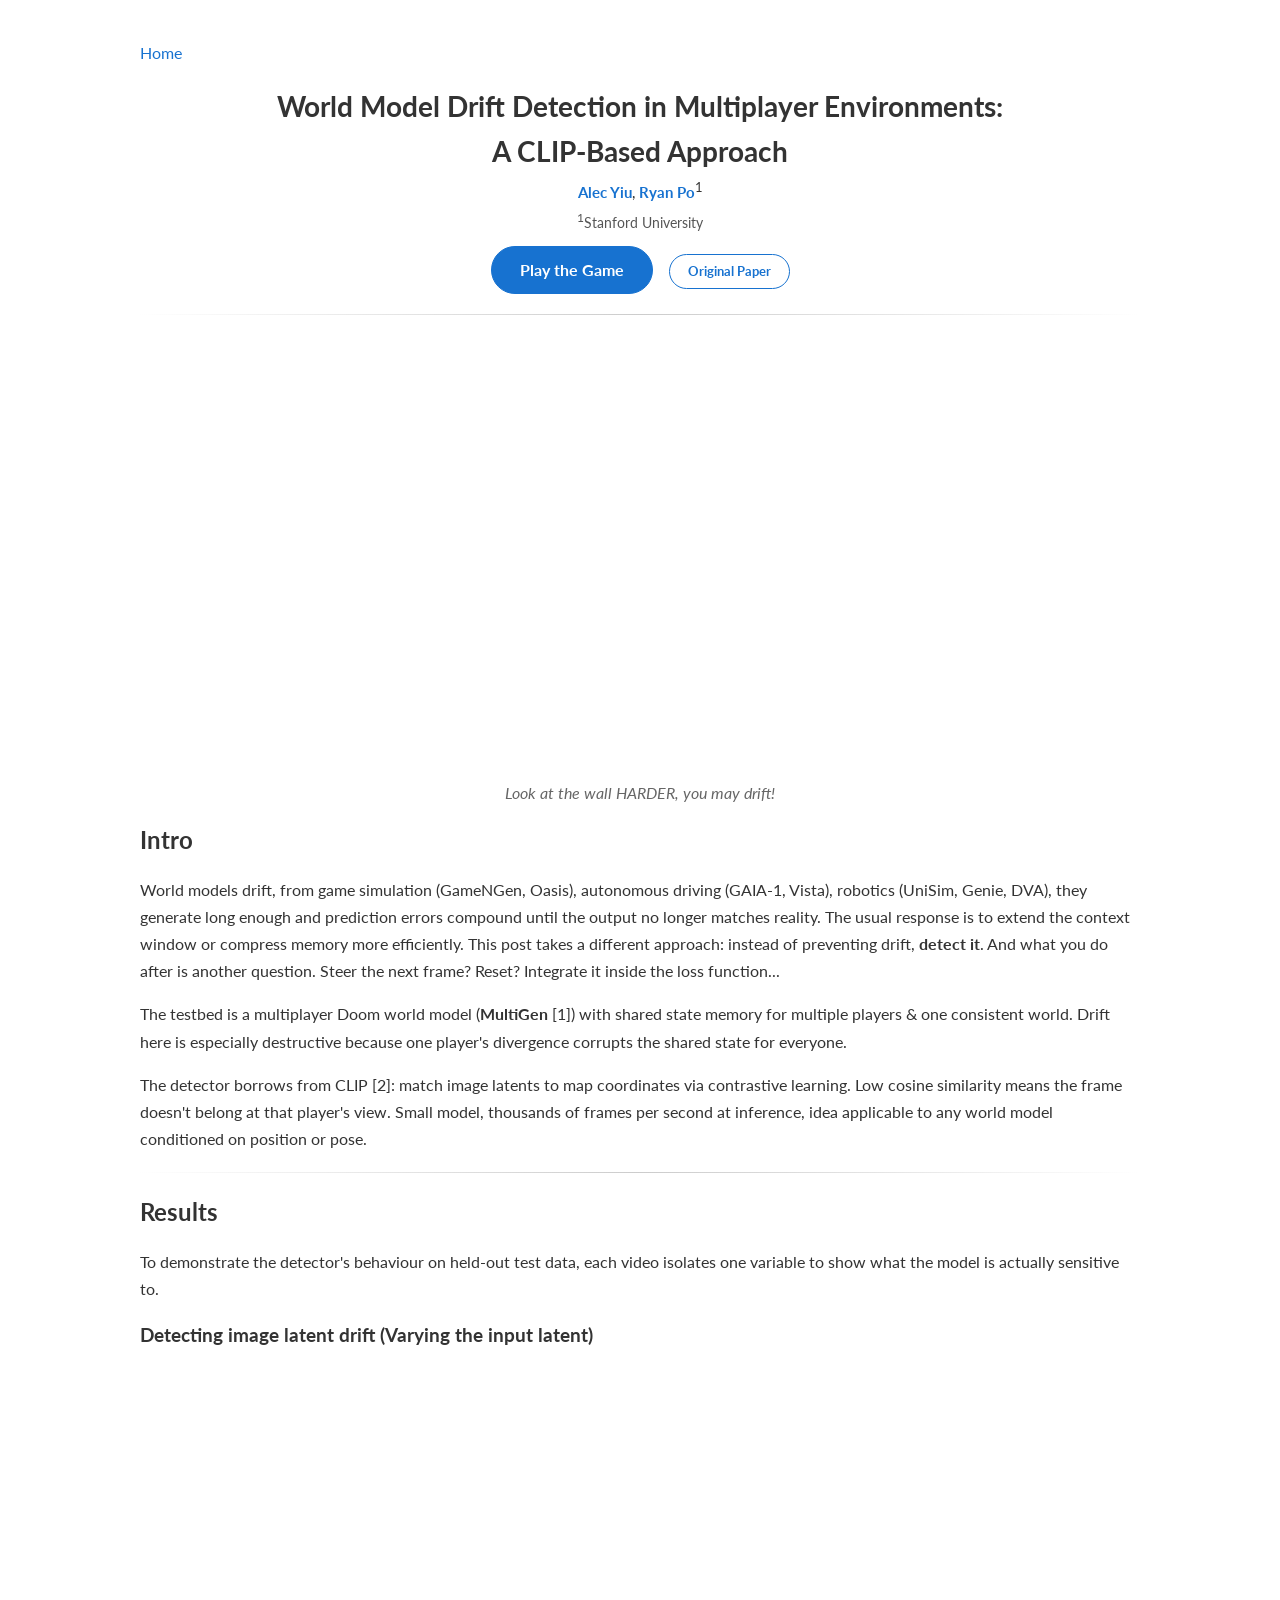
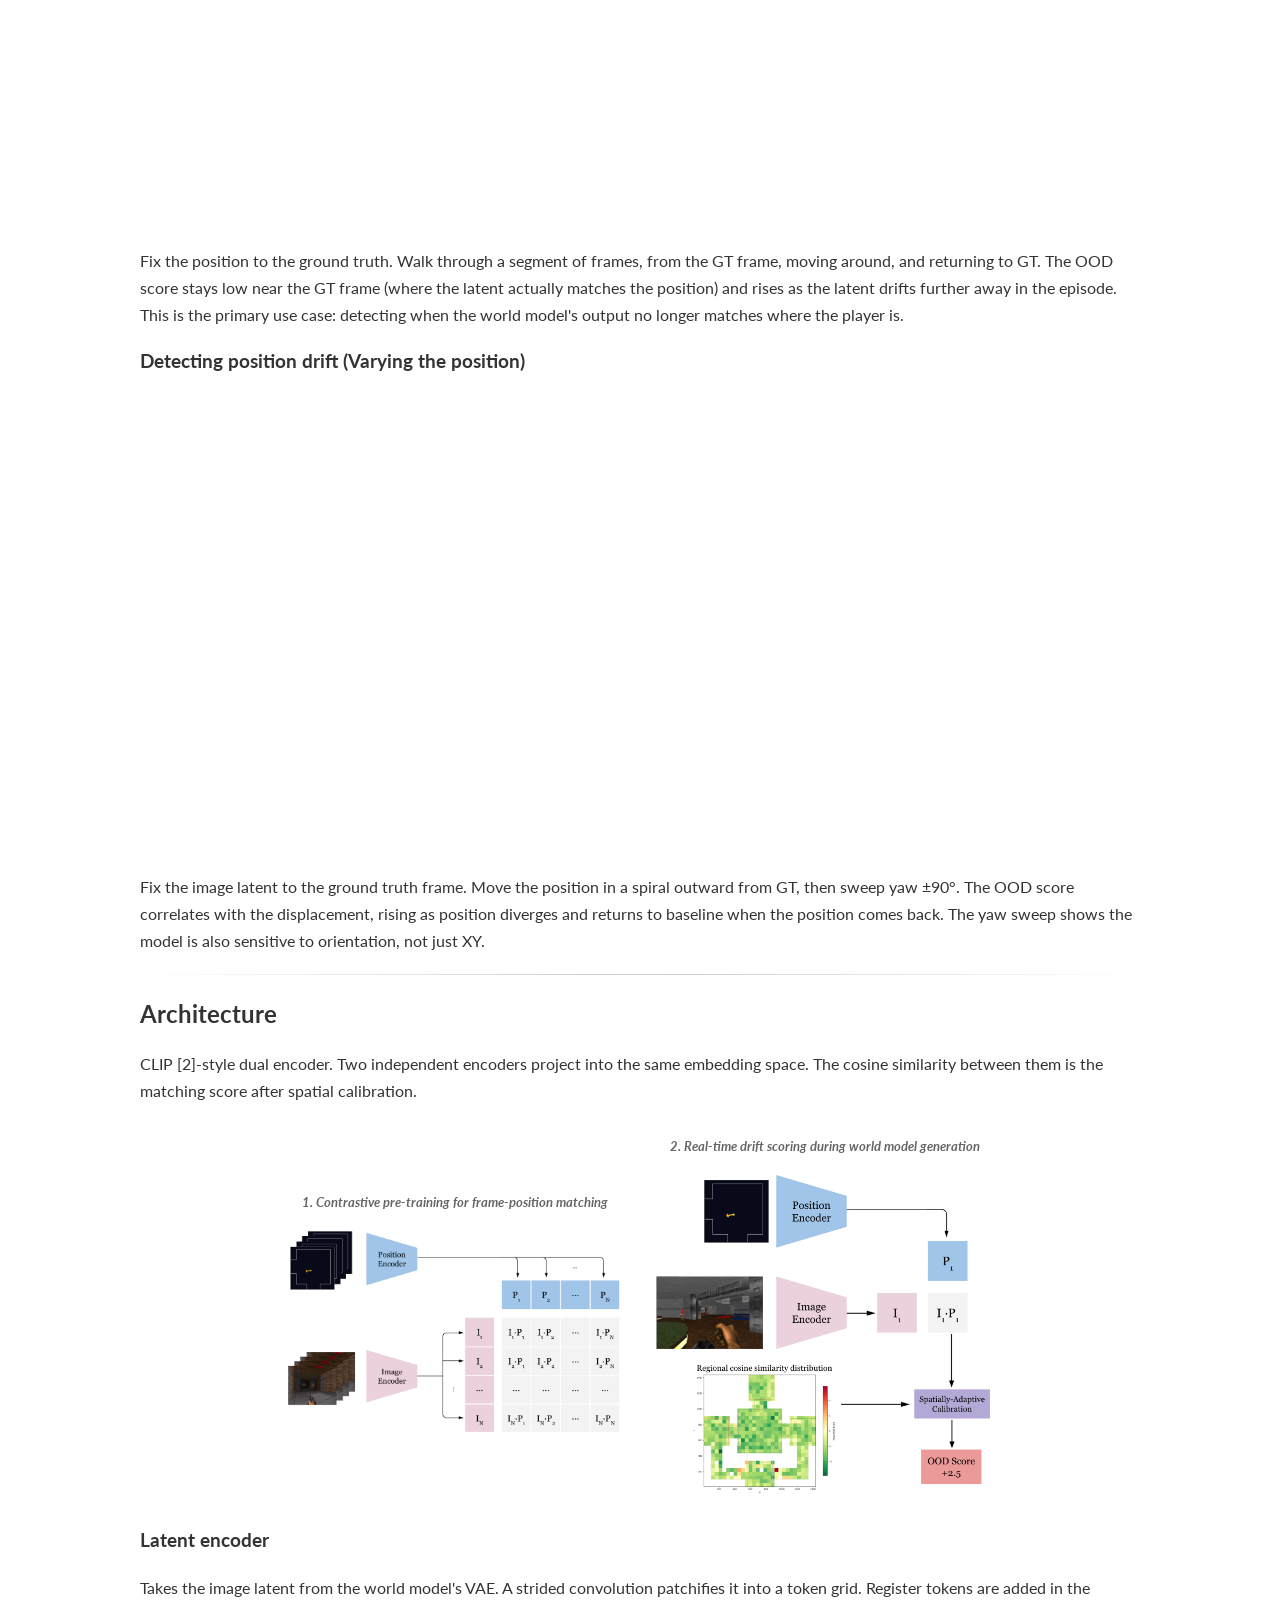
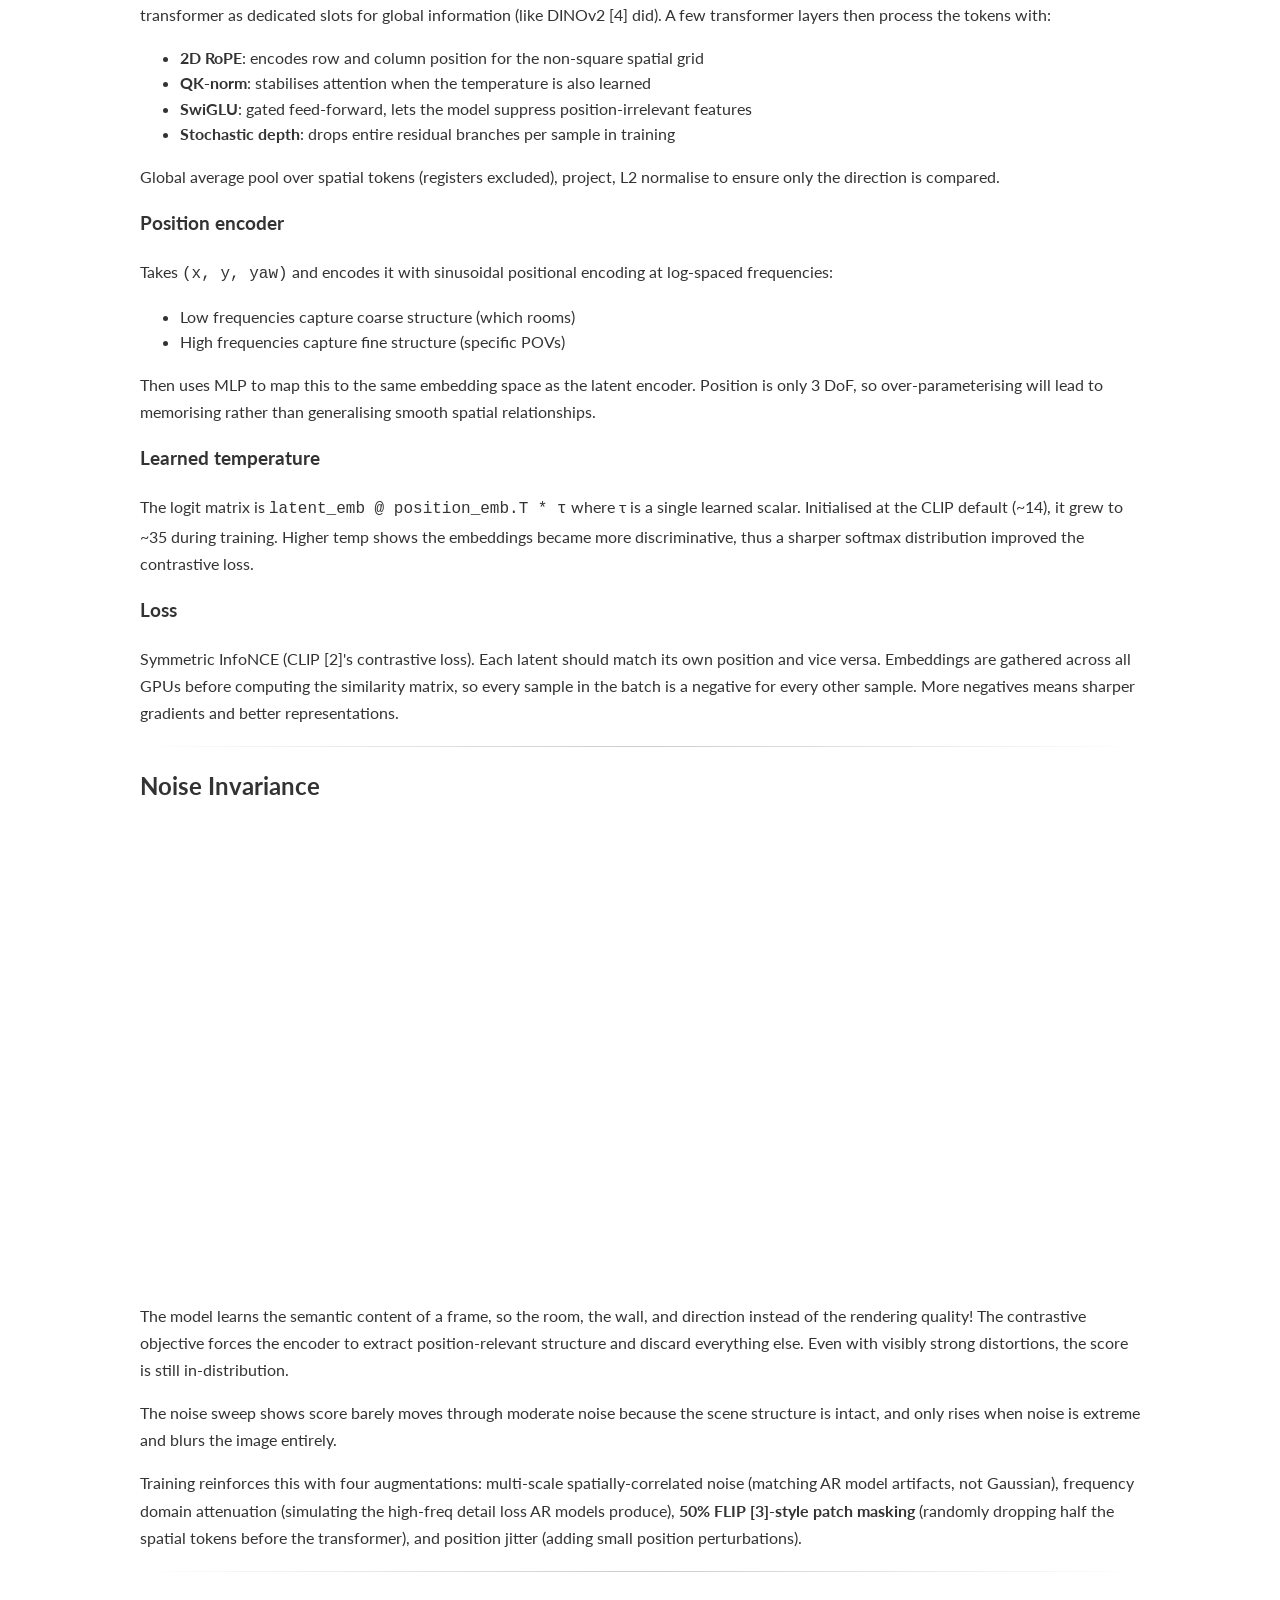
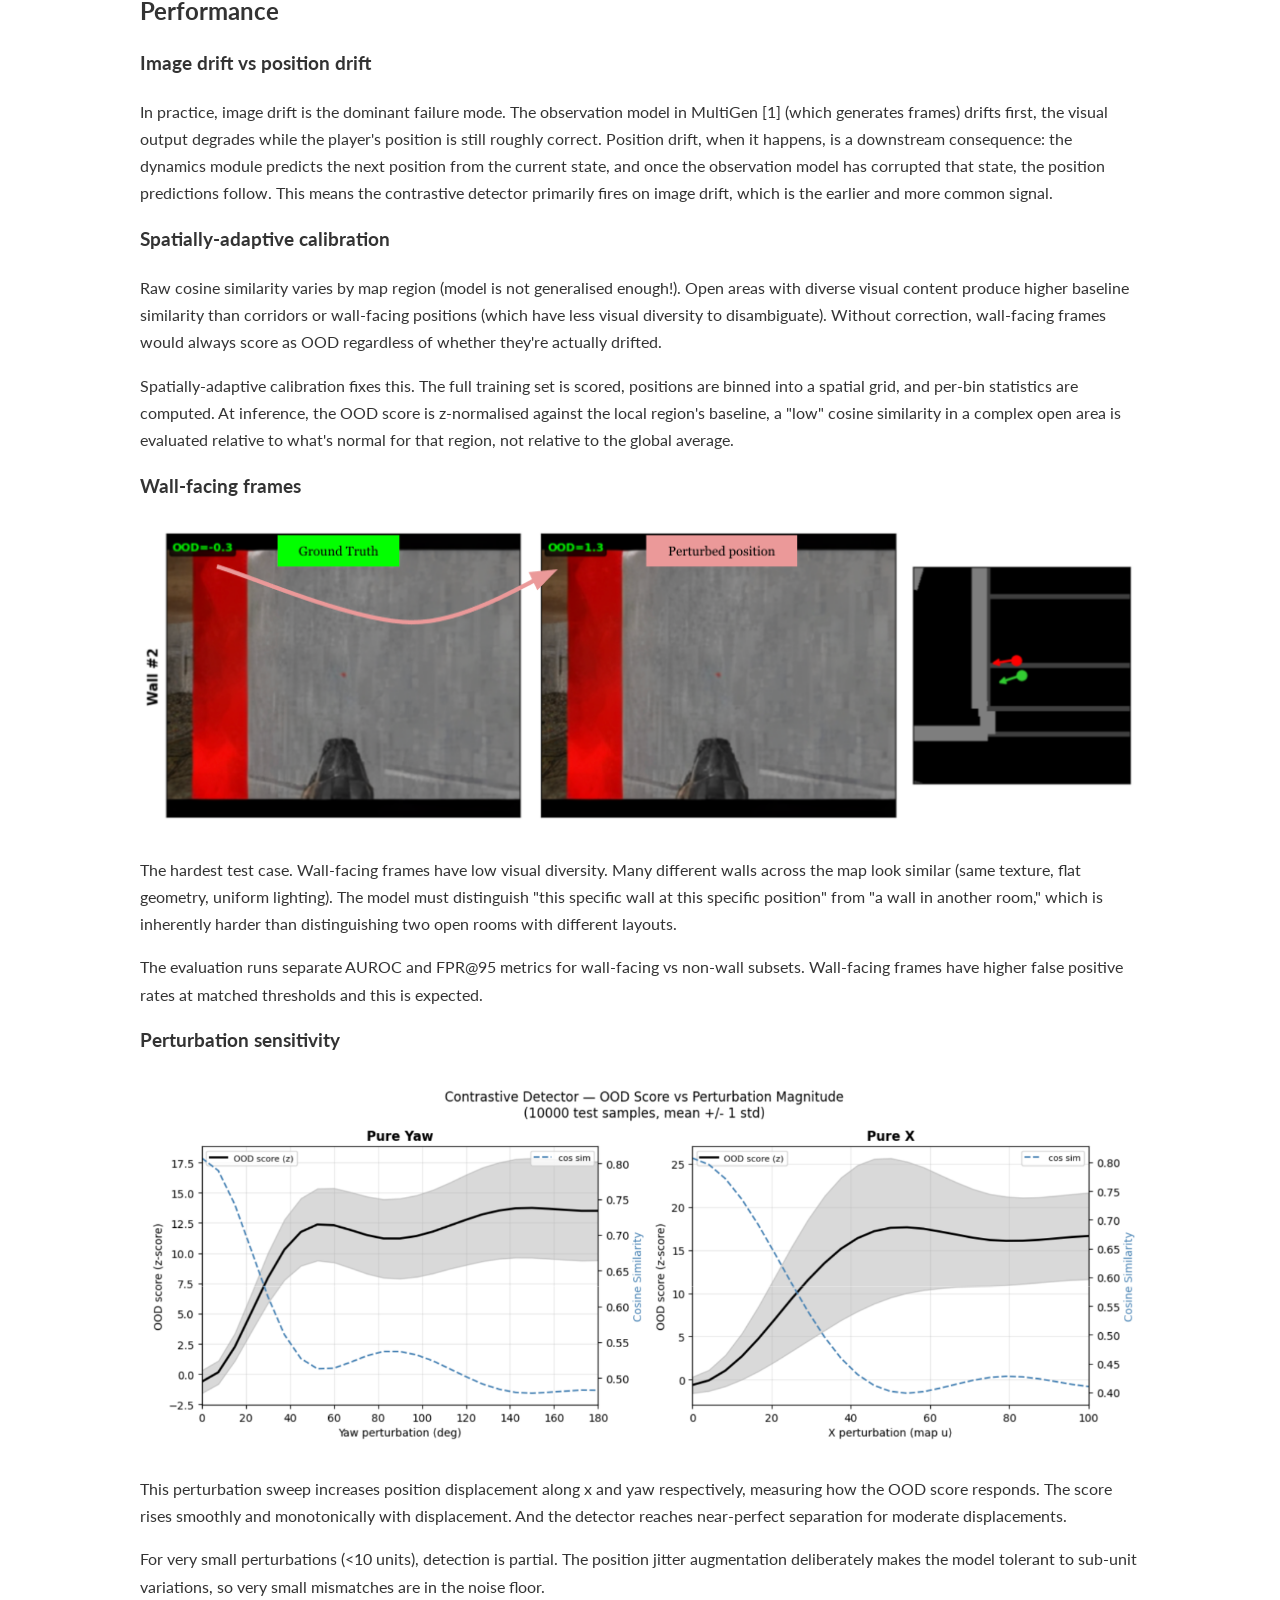
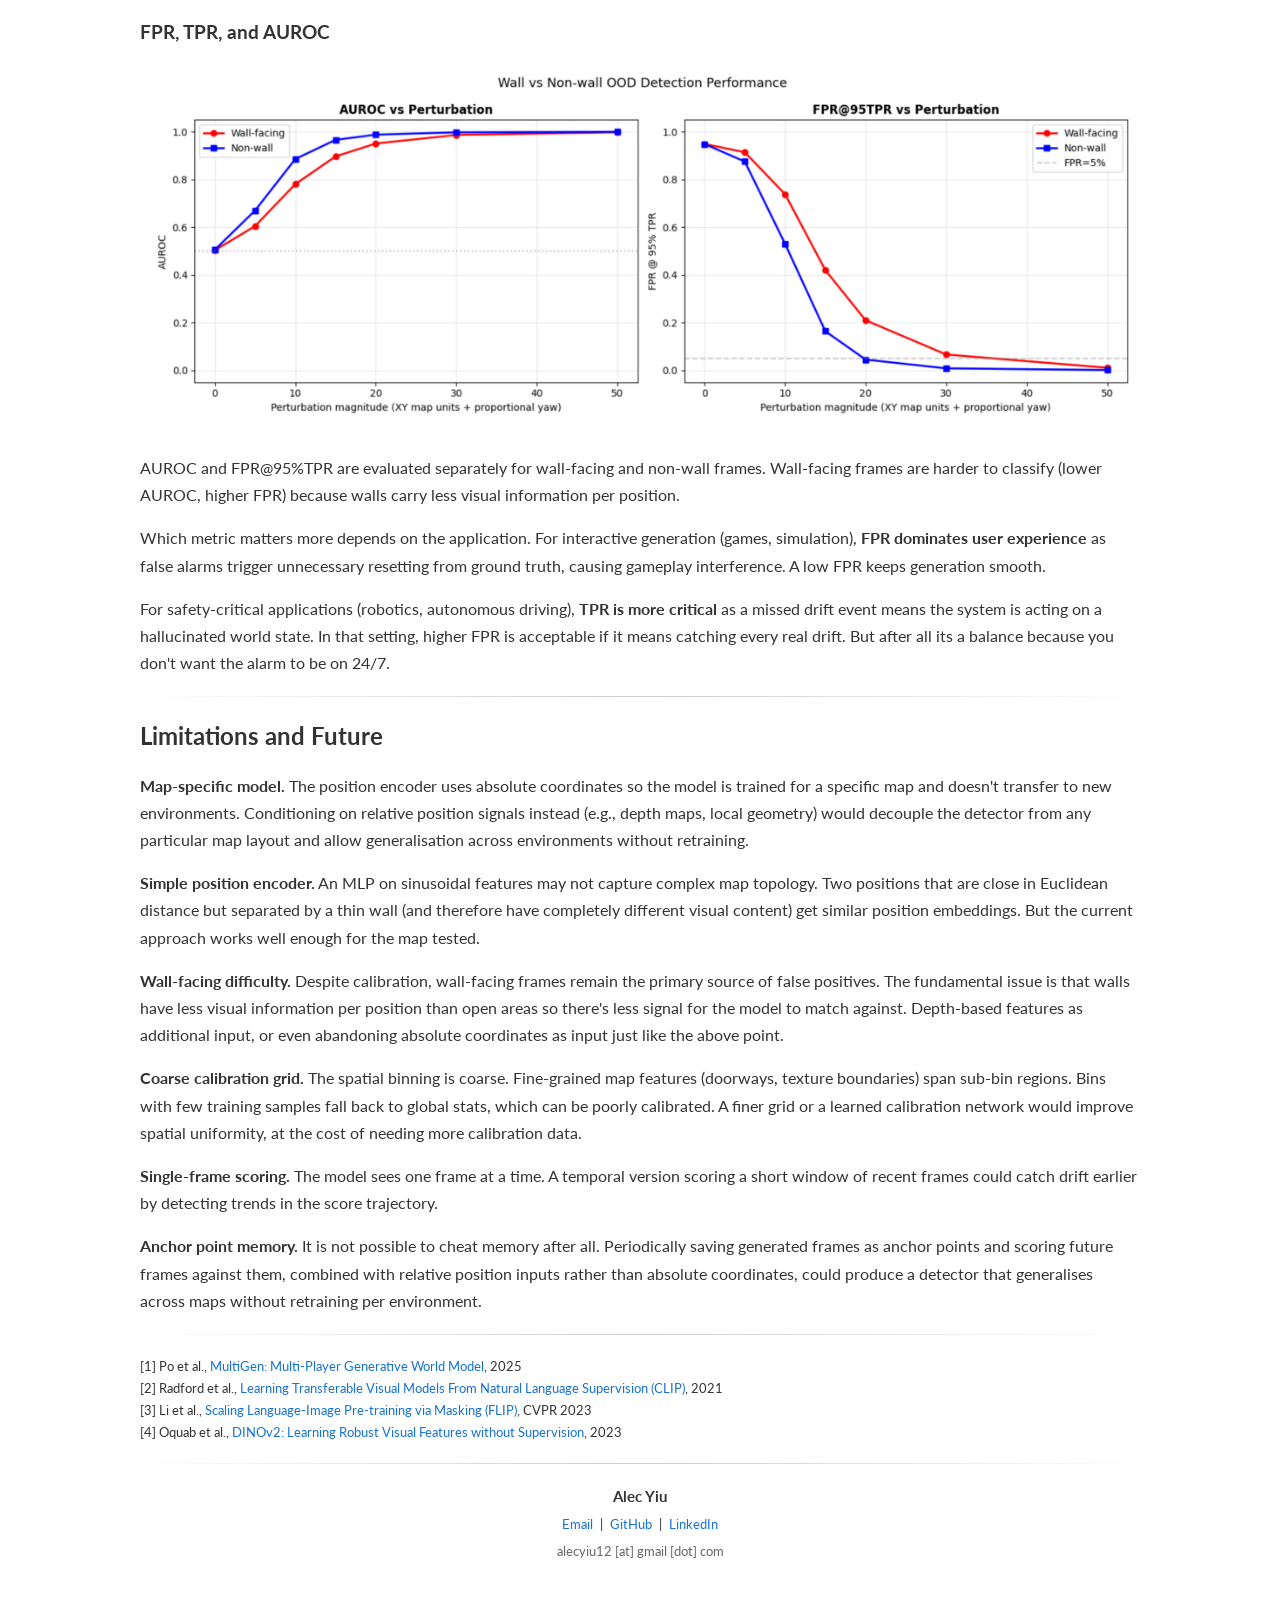
==== blog/drift-detection/index.html @ 5df3b92d "update" ====
<!DOCTYPE html>
<html lang="en">
<head>
  <meta charset="UTF-8">
  <meta name="viewport" content="width=device-width, initial-scale=1.0">
  <title>World Model Drift Detection in Multiplayer Environments: A CLIP-Based Approach | Alec Yiu</title>
  <link rel="icon" type="image/svg+xml" href="../../favicon.svg">
  <link rel="stylesheet" href="../../style.css">
</head>
<body class="blog-page">
  <div id="container">

    <div class="blog-nav">
      <a href="../../index.html">Home</a>
    </div>

    <h1 class="blog-title">World Model Drift Detection in Multiplayer Environments:<br>A CLIP-Based Approach</h1>
    <p class="blog-author"><a href="../../index.html">Alec Yiu</a>, <a href="https://ryanpo.com/" target="_blank" rel="noopener noreferrer">Ryan Po</a><sup>1</sup></p>
    <p class="blog-affiliations"><sup>1</sup>Stanford University</p>

    <div class="blog-links">
      <a href="https://play-multigen.com/" target="_blank" rel="noopener noreferrer" class="blog-btn blog-btn-primary blog-btn-lg">Play the Game</a>
      <a href="https://ryanpo.com/multigen/" target="_blank" rel="noopener noreferrer" class="blog-btn">Original Paper</a>
    </div>

    <hr>

    <video class="blog-video blog-video-hero" autoplay loop muted playsinline>
      <source src="resources/driftvid.mp4" type="video/mp4">
    </video>
    <p class="blog-hero-caption">Look at the wall HARDER, you may drift!</p>

    <!-- ============================================================ -->
    <!-- SECTION: Intro -->
    <!-- ============================================================ -->
    <div class="blog-section">
      <h2>Intro</h2>
      <p>
        World models drift, from game simulation (GameNGen, Oasis), autonomous driving (GAIA-1, Vista), robotics (UniSim, Genie, DVA), they generate long enough and prediction errors compound until the output no longer matches reality. The usual response is to extend the context window or compress memory more efficiently. This post takes a different approach: instead of preventing drift, <strong>detect it</strong>. And what you do after is another question. Steer the next frame? Reset? Integrate it inside the loss function...
      </p>
      <p>
        The testbed is a multiplayer Doom world model (<strong>MultiGen</strong> [1]) with shared state memory for multiple players &amp; one consistent world. Drift here is especially destructive because one player's divergence corrupts the shared state for everyone.
      </p>
      <p>
        The detector borrows from CLIP [2]: match image latents to map coordinates via contrastive learning. Low cosine similarity means the frame doesn't belong at that player's view. Small model, thousands of frames per second at inference, idea applicable to any world model conditioned on position or pose.
      </p>
    </div>

    <hr>

    <!-- ============================================================ -->
    <!-- SECTION: Results -->
    <!-- ============================================================ -->
    <div class="blog-section">
      <h2>Results</h2>
      <p>
        To demonstrate the detector's behaviour on held-out test data, each video isolates one variable to show what the model is actually sensitive to.
      </p>

      <h3>Detecting image latent drift (Varying the input latent)</h3>
      <video class="blog-video blog-video-v1" autoplay loop muted playsinline>
        <source src="resources/VaryLatent.mp4" type="video/mp4">
      </video>
      <p>
        Fix the position to the ground truth. Walk through a segment of frames, from the GT frame, moving around, and returning to GT. The OOD score stays low near the GT frame (where the latent actually matches the position) and rises as the latent drifts further away in the episode. This is the primary use case: detecting when the world model's output no longer matches where the player is.
      </p>

      <h3>Detecting position drift (Varying the position)</h3>
      <video class="blog-video blog-video-v2" autoplay loop muted playsinline>
        <source src="resources/VaryPos.mp4" type="video/mp4">
      </video>
      <p>
        Fix the image latent to the ground truth frame. Move the position in a spiral outward from GT, then sweep yaw &plusmn;90&deg;. The OOD score correlates with the displacement, rising as position diverges and returns to baseline when the position comes back. The yaw sweep shows the model is also sensitive to orientation, not just XY.
      </p>
    </div>

    <hr>

    <!-- ============================================================ -->
    <!-- SECTION: Architecture -->
    <!-- ============================================================ -->
    <div class="blog-section">
      <h2>Architecture</h2>
      <p>
        CLIP [2]-style dual encoder. Two independent encoders project into the same embedding space. The cosine similarity between them is the matching score after spatial calibration.
      </p>

      <div class="blog-figure-pair">
        <figure class="blog-figure">
          <figcaption class="blog-figure-title">1. Contrastive pre-training for frame-position matching</figcaption>
          <img src="resources/contrastivemodel.png" alt="Contrastive pre-training for frame-position matching">
        </figure>
        <figure class="blog-figure">
          <figcaption class="blog-figure-title">2. Real-time drift scoring during world model generation</figcaption>
          <img src="resources/modelinference.png" alt="Real-time drift scoring during world model generation">
        </figure>
      </div>

      <h3>Latent encoder</h3>
      <p>
        Takes the image latent from the world model's VAE. A strided convolution patchifies it into a token grid. Register tokens are added in the transformer as dedicated slots for global information (like DINOv2 [4] did). A few transformer layers then process the tokens with:
      </p>
      <ul>
        <li><strong>2D RoPE</strong>: encodes row and column position for the non-square spatial grid</li>
        <li><strong>QK-norm</strong>: stabilises attention when the temperature is also learned</li>
        <li><strong>SwiGLU</strong>: gated feed-forward, lets the model suppress position-irrelevant features</li>
        <li><strong>Stochastic depth</strong>: drops entire residual branches per sample in training</li>
      </ul>
      <p>
        Global average pool over spatial tokens (registers excluded), project, L2 normalise to ensure only the direction is compared.
      </p>

      <h3>Position encoder</h3>
      <p>
        Takes <code>(x, y, yaw)</code> and encodes it with sinusoidal positional encoding at log-spaced frequencies:
      </p>
      <ul>
        <li>Low frequencies capture coarse structure (which rooms)</li>
        <li>High frequencies capture fine structure (specific POVs)</li>
      </ul>
      <p>
        Then uses MLP to map this to the same embedding space as the latent encoder. Position is only 3 DoF, so over-parameterising will lead to memorising rather than generalising smooth spatial relationships.
      </p>

      <h3>Learned temperature</h3>
      <p>
        The logit matrix is <code>latent_emb @ position_emb.T * &tau;</code> where &tau; is a single learned scalar. Initialised at the CLIP default (~14), it grew to ~35 during training. Higher temp shows the embeddings became more discriminative, thus a sharper softmax distribution improved the contrastive loss.
      </p>

      <h3>Loss</h3>
      <p>
        Symmetric InfoNCE (CLIP [2]'s contrastive loss). Each latent should match its own position and vice versa. Embeddings are gathered across all GPUs before computing the similarity matrix, so every sample in the batch is a negative for every other sample. More negatives means sharper gradients and better representations.
      </p>
    </div>

    <hr>

    <!-- ============================================================ -->
    <!-- SECTION: Noise Invariance -->
    <!-- ============================================================ -->
    <div class="blog-section">
      <h2>Noise Invariance</h2>
      <video class="blog-video" autoplay loop muted playsinline>
        <source src="resources/noisesweep.mp4" type="video/mp4">
      </video>
      <p>
        The model learns the semantic content of a frame, so the room, the wall, and direction instead of the rendering quality! The contrastive objective forces the encoder to extract position-relevant structure and discard everything else. Even with visibly strong distortions, the score is still in-distribution.
      </p>
      <p>
        The noise sweep shows score barely moves through moderate noise because the scene structure is intact, and only rises when noise is extreme and blurs the image entirely.
      </p>
      <p>
        Training reinforces this with four augmentations: multi-scale spatially-correlated noise (matching AR model artifacts, not Gaussian), frequency domain attenuation (simulating the high-freq detail loss AR models produce), <strong>50% FLIP [3]-style patch masking</strong> (randomly dropping half the spatial tokens before the transformer), and position jitter (adding small position perturbations).
      </p>
    </div>

    <hr>

    <!-- ============================================================ -->
    <!-- SECTION: Performance -->
    <!-- ============================================================ -->
    <div class="blog-section">
      <h2>Performance</h2>

      <h3>Image drift vs position drift</h3>
      <p>
        In practice, image drift is the dominant failure mode. The observation model in MultiGen [1] (which generates frames) drifts first, the visual output degrades while the player's position is still roughly correct. Position drift, when it happens, is a downstream consequence: the dynamics module predicts the next position from the current state, and once the observation model has corrupted that state, the position predictions follow. This means the contrastive detector primarily fires on image drift, which is the earlier and more common signal.
      </p>

      <h3>Spatially-adaptive calibration</h3>
      <p>
        Raw cosine similarity varies by map region (model is not generalised enough!). Open areas with diverse visual content produce higher baseline similarity than corridors or wall-facing positions (which have less visual diversity to disambiguate). Without correction, wall-facing frames would always score as OOD regardless of whether they're actually drifted.
      </p>
      <p>
        Spatially-adaptive calibration fixes this. The full training set is scored, positions are binned into a spatial grid, and per-bin statistics are computed. At inference, the OOD score is z-normalised against the local region's baseline, a "low" cosine similarity in a complex open area is evaluated relative to what's normal for that region, not relative to the global average.
      </p>

      <h3>Wall-facing frames</h3>
      <figure class="blog-figure">
        <img src="resources/wall.png" alt="Wall-facing frame analysis">
      </figure>
      <p>
        The hardest test case. Wall-facing frames have low visual diversity. Many different walls across the map look similar (same texture, flat geometry, uniform lighting). The model must distinguish "this specific wall at this specific position" from "a wall in another room," which is inherently harder than distinguishing two open rooms with different layouts.
      </p>
      <p>
        The evaluation runs separate AUROC and FPR@95 metrics for wall-facing vs non-wall subsets. Wall-facing frames have higher false positive rates at matched thresholds and this is expected.
      </p>

      <h3>Perturbation sensitivity</h3>
      <figure class="blog-figure">
        <img src="resources/perturb.png" alt="Perturbation sensitivity analysis">
      </figure>
      <p>
        This perturbation sweep increases position displacement along x and yaw respectively, measuring how the OOD score responds. The score rises smoothly and monotonically with displacement. And the detector reaches near-perfect separation for moderate displacements.
      </p>
      <p>
        For very small perturbations (&lt;10 units), detection is partial. The position jitter augmentation deliberately makes the model tolerant to sub-unit variations, so very small mismatches are in the noise floor.
      </p>

      <h3>FPR, TPR, and AUROC</h3>
      <figure class="blog-figure">
        <img src="resources/FPR.png" alt="FPR, TPR, and AUROC analysis">
      </figure>
      <p>
        AUROC and FPR@95%TPR are evaluated separately for wall-facing and non-wall frames. Wall-facing frames are harder to classify (lower AUROC, higher FPR) because walls carry less visual information per position.
      </p>
      <p>
        Which metric matters more depends on the application. For interactive generation (games, simulation), <strong>FPR dominates user experience</strong> as false alarms trigger unnecessary resetting from ground truth, causing gameplay interference. A low FPR keeps generation smooth.
      </p>
      <p>
        For safety-critical applications (robotics, autonomous driving), <strong>TPR is more critical</strong> as a missed drift event means the system is acting on a hallucinated world state. In that setting, higher FPR is acceptable if it means catching every real drift. But after all its a balance because you don't want the alarm to be on 24/7.
      </p>
    </div>

    <hr>

    <!-- ============================================================ -->
    <!-- SECTION: Limitations and Future -->
    <!-- ============================================================ -->
    <div class="blog-section">
      <h2>Limitations and Future</h2>
      <p>
        <strong>Map-specific model.</strong> The position encoder uses absolute coordinates so the model is trained for a specific map and doesn't transfer to new environments. Conditioning on relative position signals instead (e.g., depth maps, local geometry) would decouple the detector from any particular map layout and allow generalisation across environments without retraining.
      </p>
      <p>
        <strong>Simple position encoder.</strong> An MLP on sinusoidal features may not capture complex map topology. Two positions that are close in Euclidean distance but separated by a thin wall (and therefore have completely different visual content) get similar position embeddings. But the current approach works well enough for the map tested.
      </p>
      <p>
        <strong>Wall-facing difficulty.</strong> Despite calibration, wall-facing frames remain the primary source of false positives. The fundamental issue is that walls have less visual information per position than open areas so there's less signal for the model to match against. Depth-based features as additional input, or even abandoning absolute coordinates as input just like the above point.
      </p>
      <p>
        <strong>Coarse calibration grid.</strong> The spatial binning is coarse. Fine-grained map features (doorways, texture boundaries) span sub-bin regions. Bins with few training samples fall back to global stats, which can be poorly calibrated. A finer grid or a learned calibration network would improve spatial uniformity, at the cost of needing more calibration data.
      </p>
      <p>
        <strong>Single-frame scoring.</strong> The model sees one frame at a time. A temporal version scoring a short window of recent frames could catch drift earlier by detecting trends in the score trajectory.
      </p>
      <p>
        <strong>Anchor point memory.</strong> It is not possible to cheat memory after all. Periodically saving generated frames as anchor points and scoring future frames against them, combined with relative position inputs rather than absolute coordinates, could produce a detector that generalises across maps without retraining per environment.
      </p>
    </div>

    <hr>

    <div class="blog-section" style="font-size: 13px; line-height: 1.7;">
      [1] Po et al., <a href="https://ryanpo.com/multigen/" target="_blank" rel="noopener noreferrer">MultiGen: Multi-Player Generative World Model</a>, 2025<br>
      [2] Radford et al., <a href="https://arxiv.org/abs/2103.00020" target="_blank" rel="noopener noreferrer">Learning Transferable Visual Models From Natural Language Supervision (CLIP)</a>, 2021<br>
      [3] Li et al., <a href="https://arxiv.org/abs/2212.00794" target="_blank" rel="noopener noreferrer">Scaling Language-Image Pre-training via Masking (FLIP)</a>, CVPR 2023<br>
      [4] Oquab et al., <a href="https://arxiv.org/abs/2304.07193" target="_blank" rel="noopener noreferrer">DINOv2: Learning Robust Visual Features without Supervision</a>, 2023
    </div>

    <hr>

    <div class="blog-footer">
      <p class="blog-footer-name">Alec Yiu</p>
      <div class="blog-footer-links">
        <a href="mailto:alecyiu12@gmail.com">Email</a> |
        <a href="https://github.com/alecyiu" target="_blank" rel="noopener noreferrer">GitHub</a> |
        <a href="https://www.linkedin.com/in/alecyiu/" target="_blank" rel="noopener noreferrer">LinkedIn</a>
      </div>
      <p class="blog-footer-email">alecyiu12 [at] gmail [dot] com</p>
    </div>

  </div>
</body>
</html>
---- style.css ----
@import url('https://fonts.googleapis.com/css2?family=Lato:wght@400;700&display=swap');

body {
  font-family: 'Lato', Helvetica, Verdana, sans-serif;
  font-size: 16px;
  line-height: 1.6;
  color: #333;
  margin: 0;
  padding: 20px;
  background-color: #fff;
}

#container {
  max-width: 800px;
  margin: 0 auto;
  padding: 20px;
}

.blog-page #container {
  max-width: 1000px;
}

h1 {
  font-size: 28px;
  text-align: center;
  margin-bottom: 10px;
}

h2 {
  font-size: 24px;
  margin-top: 10px;
  margin-bottom: 10px;
}

a {
  color: #1772d0;
  text-decoration: none;
}

a:hover {
  color: #f09228;
}

hr {
  border: 0;
  height: 1px;
  background: linear-gradient(to right, #fff, #ccc, #fff);
  margin: 20px 0;
}

table.bio {
  width: 100%;
  border-collapse: collapse;
}

table.bio td {
  vertical-align: top;
  padding: 10px;
}

td.photo-col {
  width: 25%;
  text-align: center;
}

td.bio-col {
  width: 75%;
}

img.profile {
  width: 100%;
  max-width: 200px;
  border-radius: 10px;
}

.contact-links {
  margin-top: 10px;
  font-size: 13px;
}

.contact-links a {
  margin: 0 4px;
}

.email-line {
  font-size: 13px;
  color: #666;
  margin: 0;
}

.section {
  margin-bottom: 10px;
}

.entry {
  margin-bottom: 15px;
}

.entry .title {
  font-weight: 700;
}

.entry-with-media {
  display: flex;
  gap: 20px;
  align-items: flex-start;
}

.entry-media {
  flex-shrink: 0;
  width: 250px;
}

.entry-media img,
.entry-media video {
  display: block;
  width: 100%;
  max-width: 250px;
  height: auto;
  border-radius: 8px;
}

.entry-content {
  flex: 1;
}

/* ---- Highlighted Work ---- */

.highlights {
  display: flex;
  flex-wrap: wrap;
  gap: 20px;
}

.highlight-card {
  display: flex;
  gap: 16px;
  align-items: flex-start;
  padding: 14px;
  border: 1px solid #e0e0e0;
  border-radius: 10px;
  text-decoration: none;
  color: inherit;
  transition: box-shadow 0.2s, border-color 0.2s;
  width: 100%;
}

.highlight-card:hover {
  border-color: #e0e0e0;
}

.highlight-thumb {
  flex-shrink: 0;
  width: 140px;
  height: 90px;
  border-radius: 6px;
  overflow: hidden;
}

.highlight-thumb video {
  display: block;
  width: 140px;
  height: 90px;
  object-fit: cover;
  border-radius: 6px;
}

.highlight-info {
  flex: 1;
}

.highlight-title {
  font-weight: 700;
  font-size: 15px;
  color: #333;
}

.highlight-desc {
  margin: 6px 0 0;
  font-size: 13px;
  color: #555;
}

/* ---- Blog Page ---- */

.blog-video,
.blog-section video {
  display: block;
  width: 70vw;
  height: auto;
  margin: 24px 0;
  position: relative;
  left: 50%;
  transform: translateX(-50%);
  border-radius: 8px;
}

@media (max-width: 900px) {
  .blog-video,
  .blog-section video {
    width: 92vw;
  }
}

@media (max-width: 600px) {
  .blog-video,
  .blog-section video {
    width: 100vw;
    border-radius: 0;
  }
}

.blog-code-block {
  background: #1e1e1e;
  color: #d4d4d4;
  border-radius: 8px;
  padding: 20px 24px;
  font-size: 13px;
  line-height: 1.6;
  overflow-x: auto;
  white-space: pre;
}

.blog-nav {
  margin-bottom: 4px;
}

.blog-title {
  margin-bottom: 4px;
}

.blog-subtitle {
  text-align: center;
  color: #666;
  font-size: 15px;
  margin-top: 0;
  margin-bottom: 16px;
}

.blog-links {
  text-align: center;
  margin-bottom: 10px;
}

.blog-figure {
  margin: 24px 0;
  text-align: center;
}

.blog-figure img {
  max-width: 100%;
  height: auto;
  border-radius: 8px;
}

.blog-figure figcaption {
  font-size: 13px;
  color: #666;
  margin-top: 8px;
  font-style: italic;
}

.blog-figure-title {
  font-size: 36px;
  font-weight: 700;
  font-style: normal;
  color: #333;
  margin-bottom: 12px;
}

.blog-figure-pair {
  display: flex;
  gap: 24px;
  width: 56vw;
  position: relative;
  left: 50%;
  transform: translateX(-50%);
  margin: 24px 0;
  align-items: center;
}

.blog-figure-pair .blog-figure {
  flex: 1;
  margin: 0;
}

.blog-figure-pair .blog-figure img {
  max-width: 100%;
}

.blog-btn {
  display: inline-block;
  padding: 6px 18px;
  margin: 0 6px;
  border: 1px solid #1772d0;
  border-radius: 999px;
  font-size: 13px;
  font-weight: 700;
  transition: background 0.2s, color 0.2s;
}

.blog-btn:hover {
  background: #1772d0;
  color: #fff;
}

.blog-video-v1 {
  width: 63vw;
}

.blog-video-v2 {
  width: 60vw;
}

.blog-video-hero {
  width: 85%;
  left: auto;
  transform: none;
  margin: 24px auto 8px;
}

.blog-hero-caption {
  text-align: center;
  font-size: 16px;
  color: #666;
  font-style: italic;
  margin-bottom: 16px;
}

.blog-btn-primary {
  background: #1772d0;
  color: #fff;
}

.blog-btn-primary:hover {
  background: #fff;
  color: #1772d0;
}

.blog-btn-lg {
  padding: 10px 28px;
  font-size: 16px;
}

.blog-author {
  text-align: center;
  font-size: 15px;
  margin-top: 0;
  margin-bottom: 4px;
}

.blog-author a {
  font-weight: 700;
}

.blog-affiliations {
  text-align: center;
  font-size: 14px;
  color: #555;
  margin-top: 0;
  margin-bottom: 12px;
}

.blog-section {
  margin-bottom: 10px;
}

.blog-section p {
  font-size: 16px;
  line-height: 1.7;
}

.blog-media-placeholder {
  width: 100%;
  min-height: 200px;
  background: #f5f5f5;
  border: 2px dashed #ccc;
  border-radius: 8px;
  display: flex;
  align-items: center;
  justify-content: center;
  margin: 16px 0;
  font-size: 13px;
  color: #999;
}

.blog-video-placeholder {
  width: 100%;
  min-height: 280px;
  background: #f0f4f8;
  border: 2px dashed #a0b4cc;
  border-radius: 8px;
  display: flex;
  align-items: center;
  justify-content: center;
  margin: 16px 0;
  font-size: 13px;
  color: #7a8ea3;
}

.blog-references {
  font-size: 13px;
  line-height: 1.7;
  padding-left: 20px;
}

.blog-references li {
  margin-bottom: 6px;
}

.blog-template-credit {
  text-align: center;
  font-size: 13px;
  color: #666;
}

.blog-bibtex {
  background: #f5f5f5;
  border: 1px solid #ddd;
  border-radius: 6px;
  padding: 14px 18px;
  font-size: 12px;
  text-align: left;
  overflow-x: auto;
  white-space: pre-wrap;
  color: #444;
}

.blog-gallery {
  display: flex;
  gap: 16px;
  margin: 16px 0;
}

.blog-gallery-item {
  flex: 1;
}

.blog-gallery-item .blog-media-placeholder {
  min-height: 160px;
}

.blog-caption {
  text-align: center;
  font-size: 12px;
  color: #777;
  margin-top: 6px;
}

.blog-footer {
  text-align: center;
  margin-top: 20px;
}

.blog-footer-name {
  font-weight: 700;
  font-size: 15px;
  color: #333;
  margin-bottom: 6px;
}

.blog-footer-links {
  font-size: 13px;
  margin-bottom: 6px;
}

.blog-footer-links a {
  margin: 0 4px;
}

.blog-footer-email {
  font-size: 13px;
  color: #666;
  margin: 0;
}

/* ---- Responsive ---- */

@media (max-width: 600px) {
  .entry-with-media {
    flex-direction: column;
  }
  .entry-media {
    width: 100%;
    max-width: 300px;
  }
  .highlight-card {
    flex-direction: column;
  }
  .highlight-thumb {
    width: 100%;
    max-width: 200px;
  }
  .blog-gallery {
    flex-direction: column;
  }
  .blog-figure-pair {
    flex-direction: column;
    width: 95vw;
  }
  .blog-figure-title {
    font-size: 24px;
  }
}
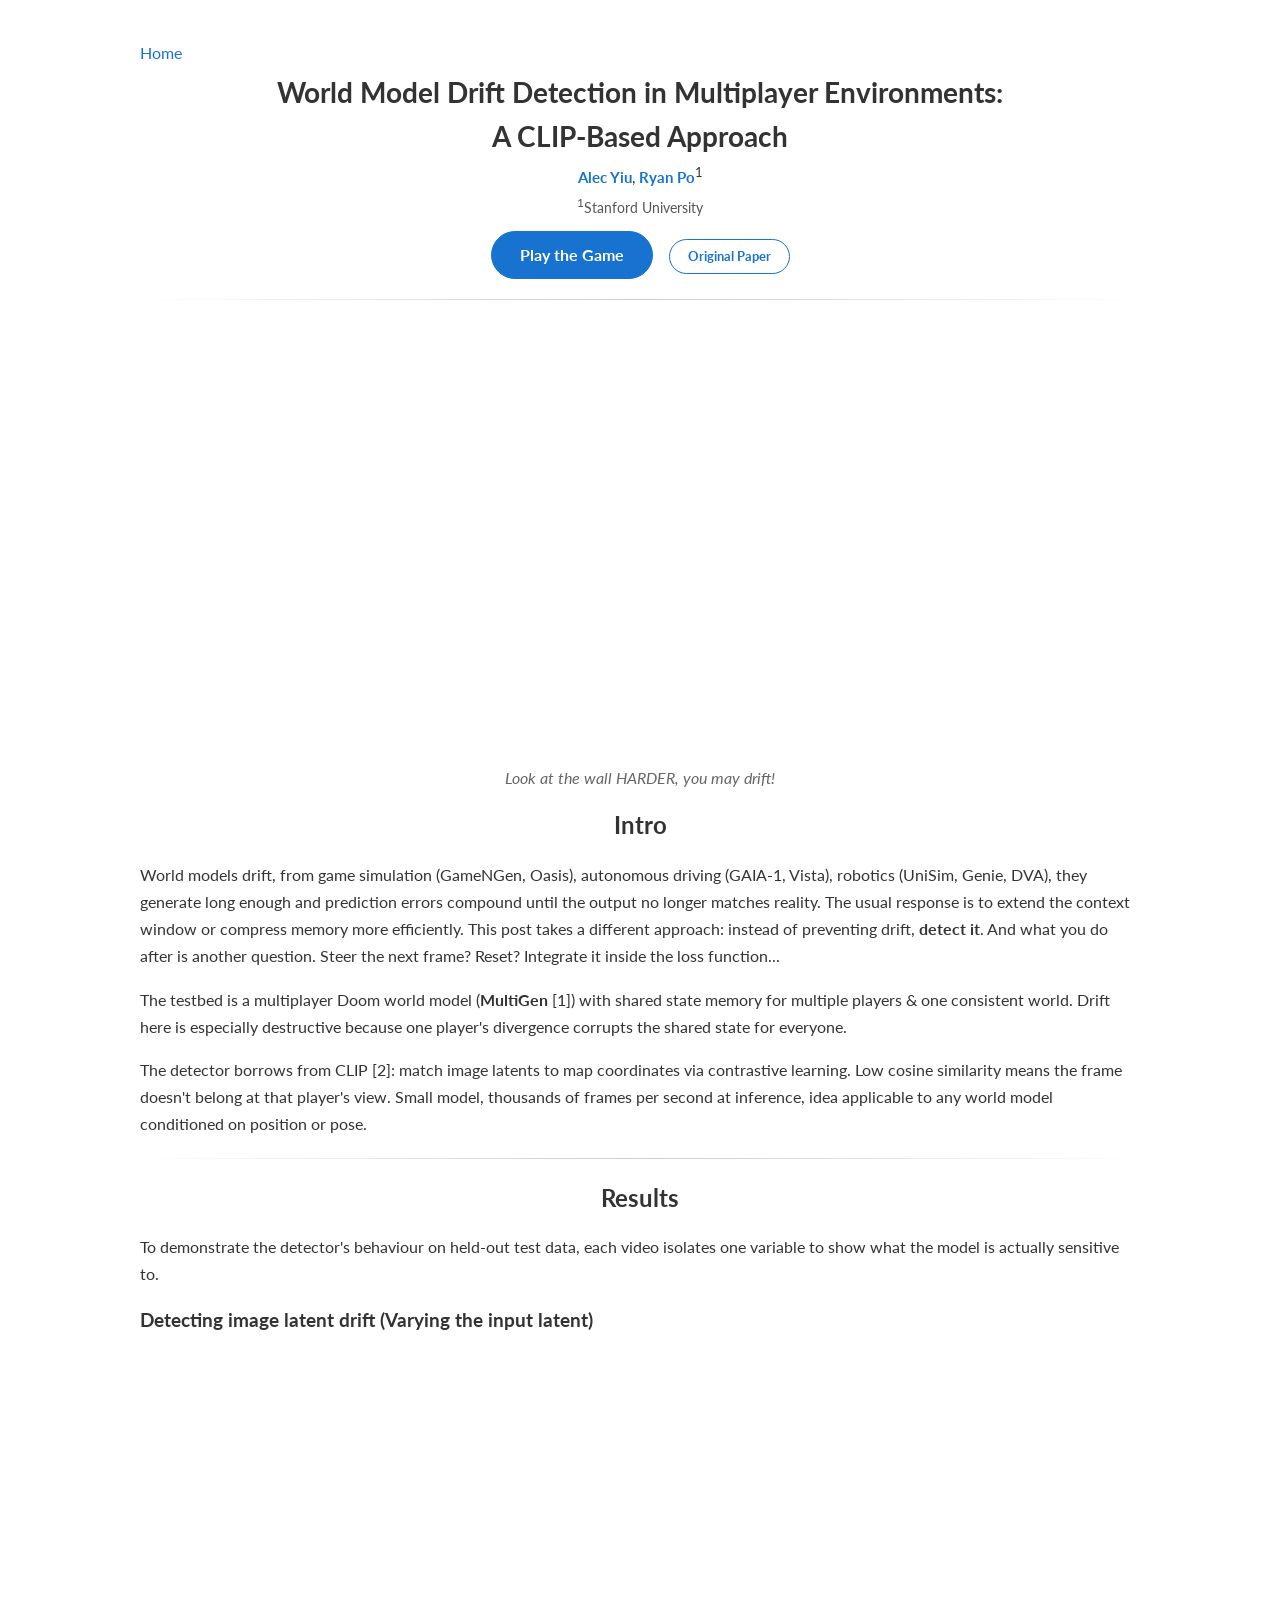
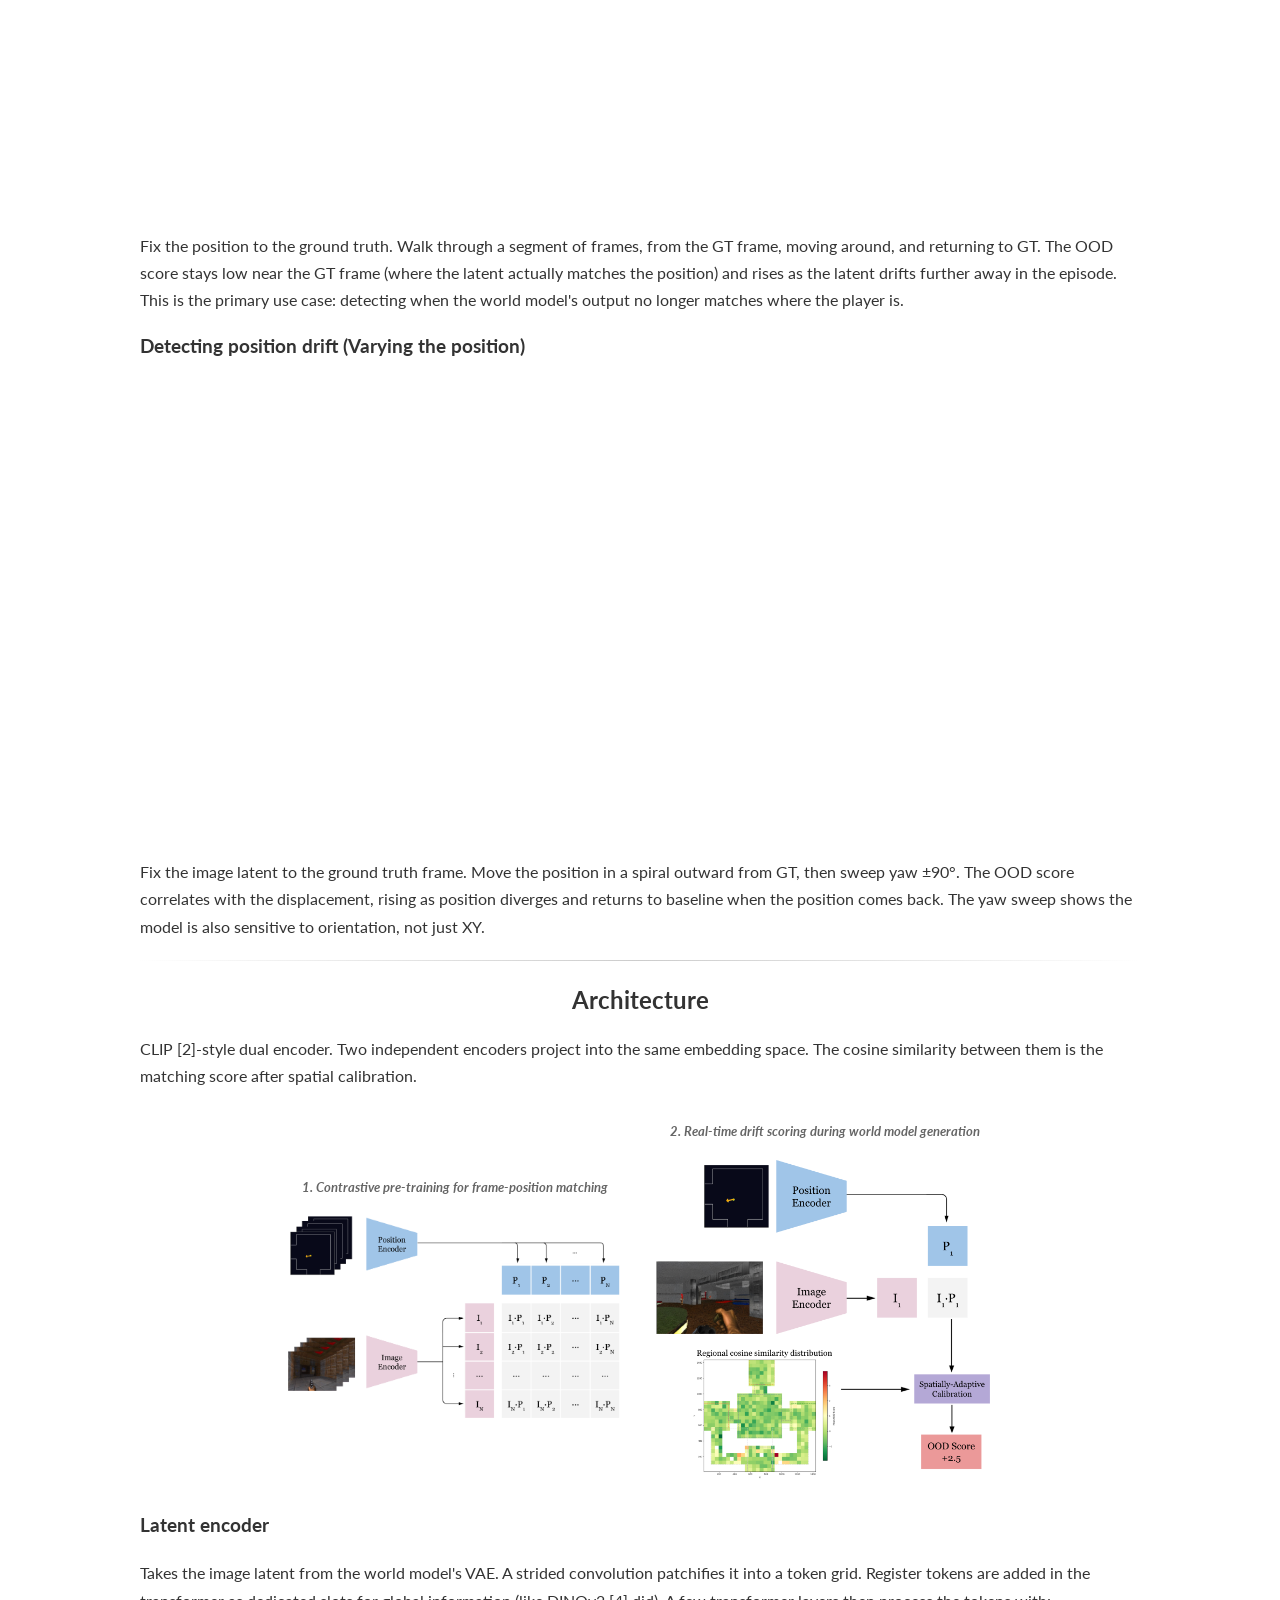
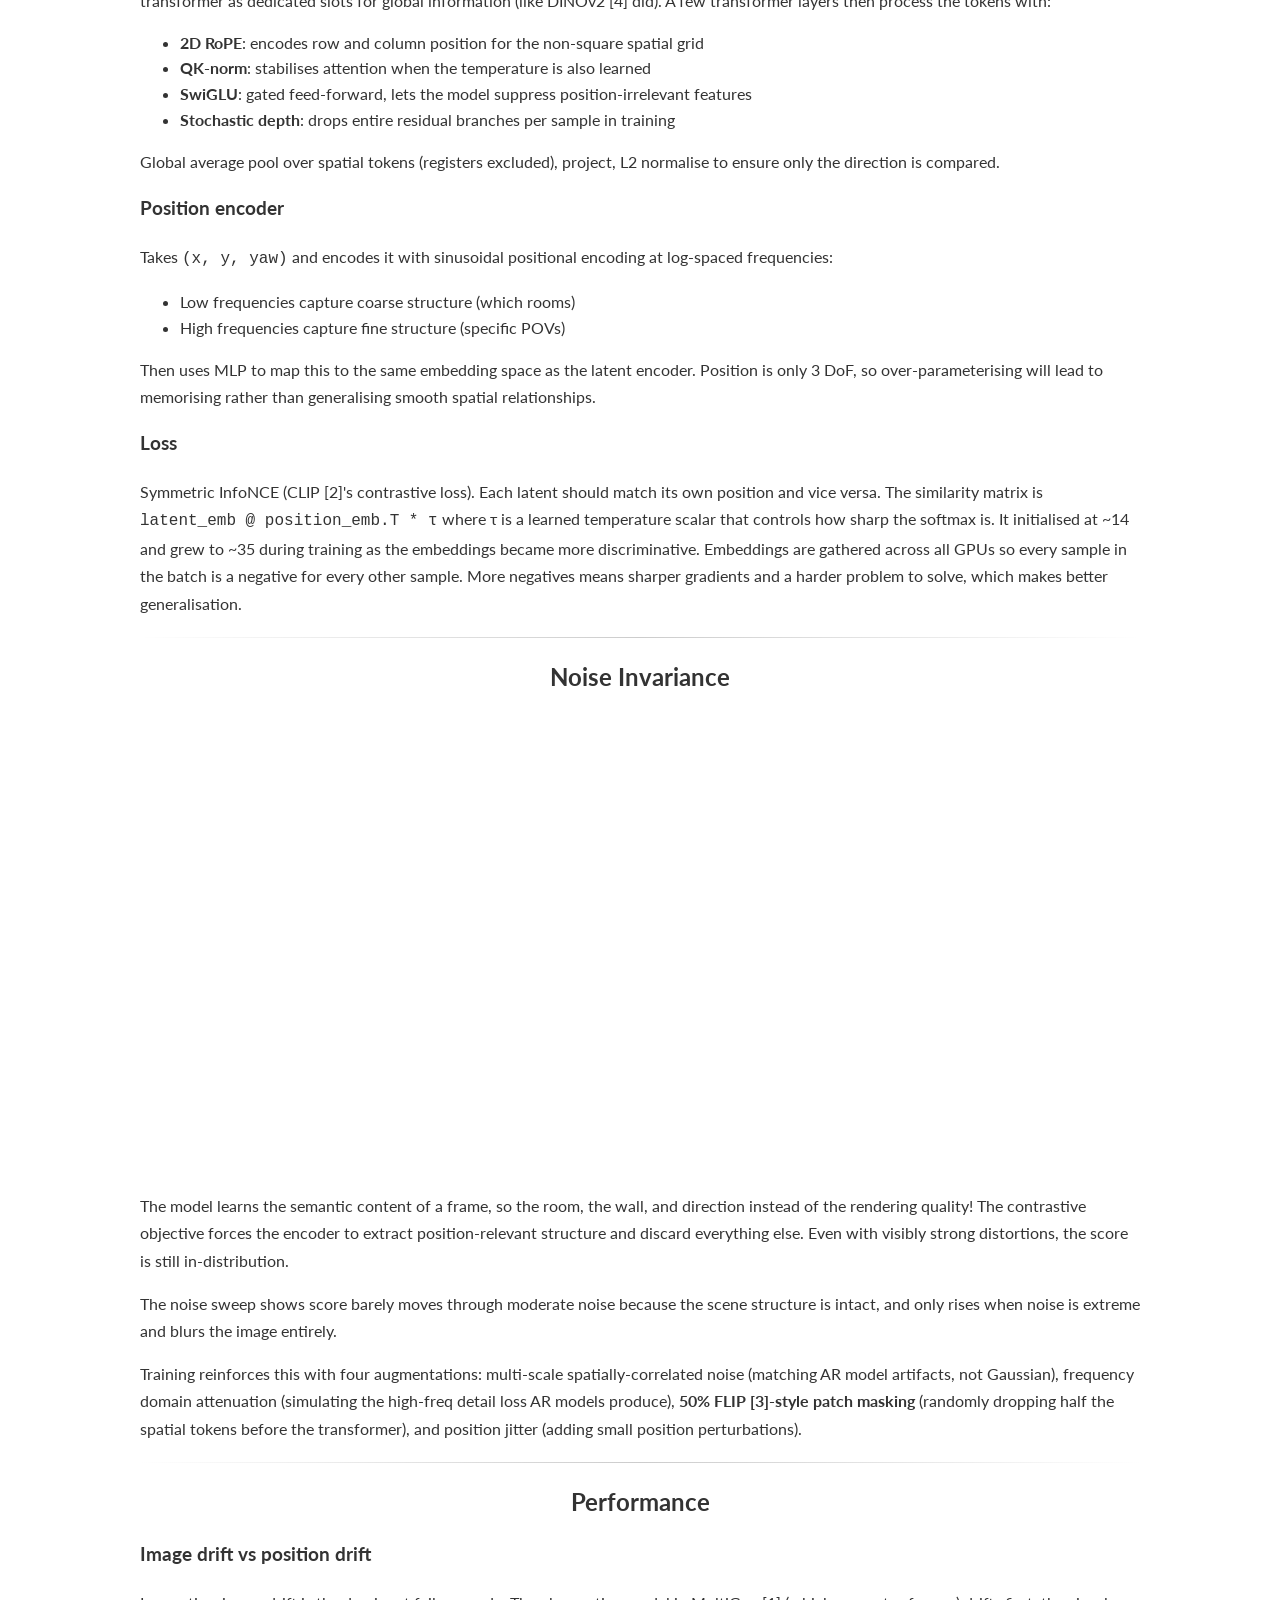
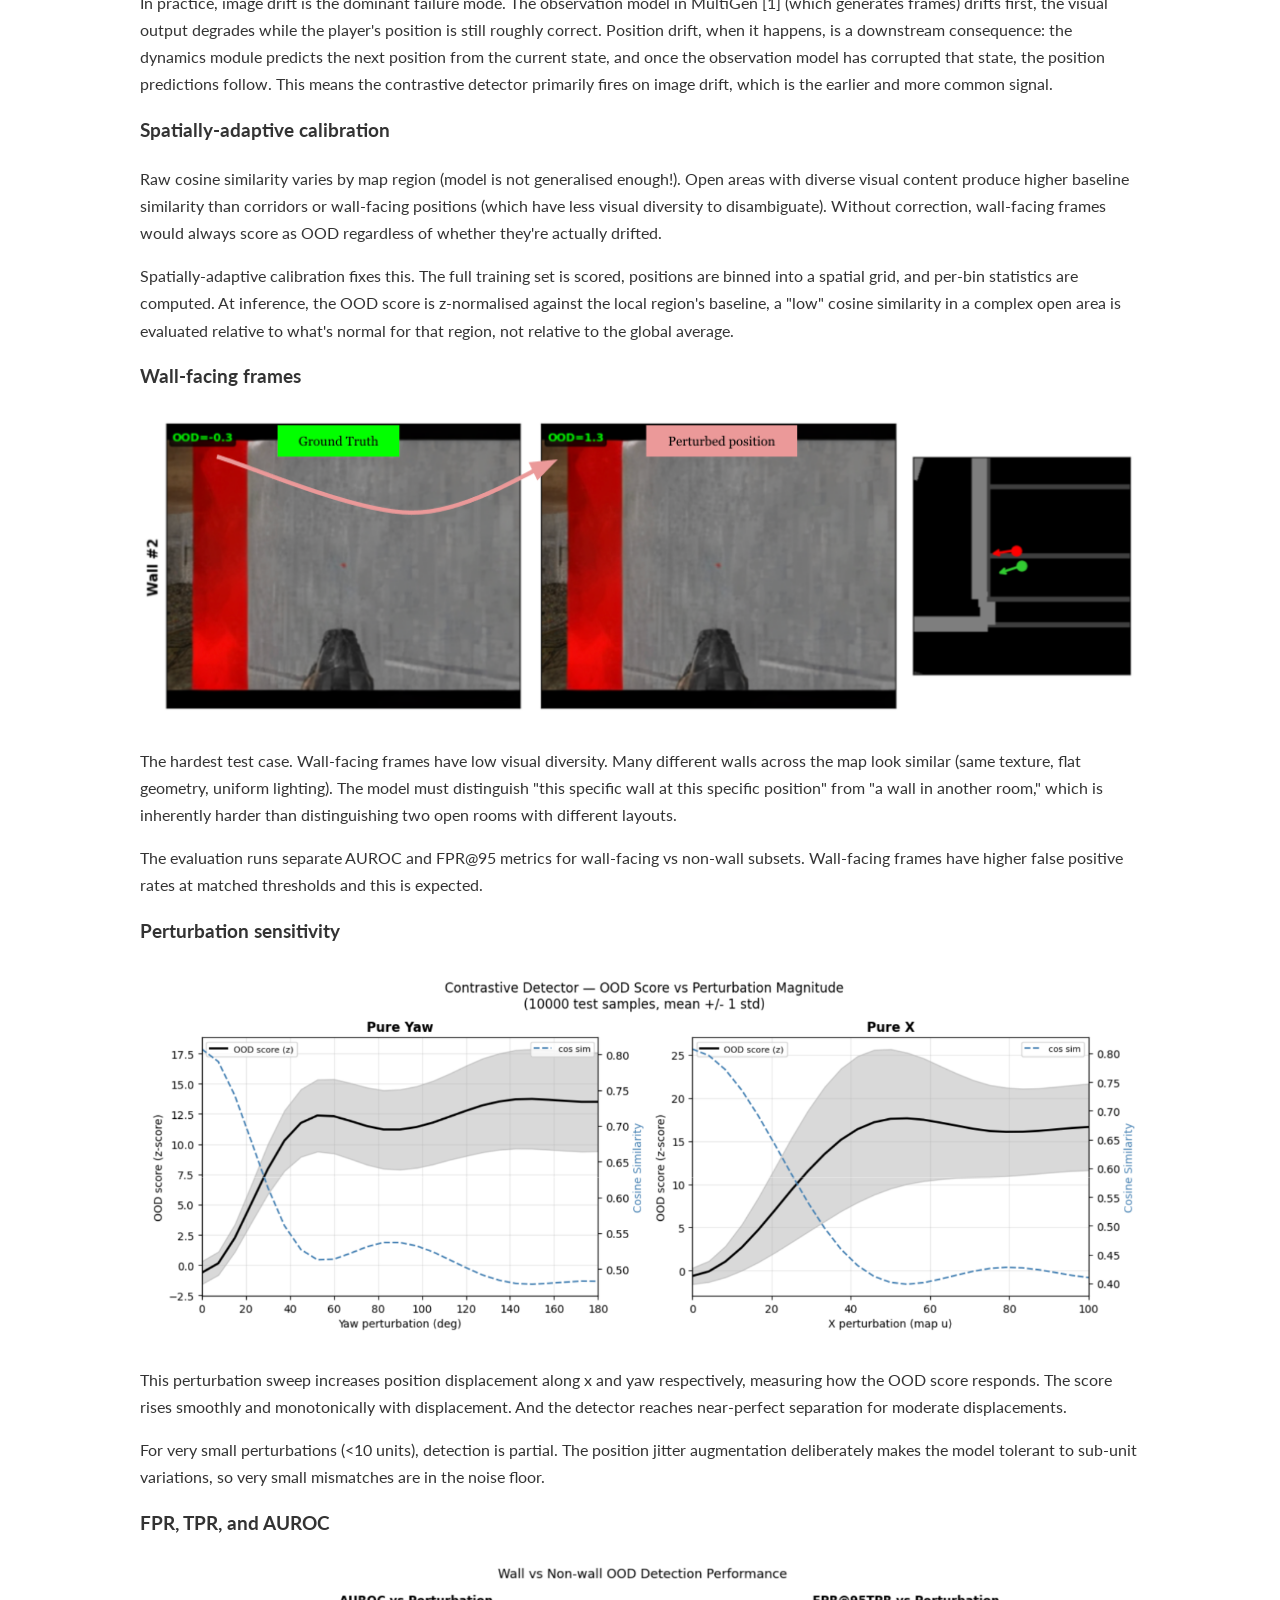
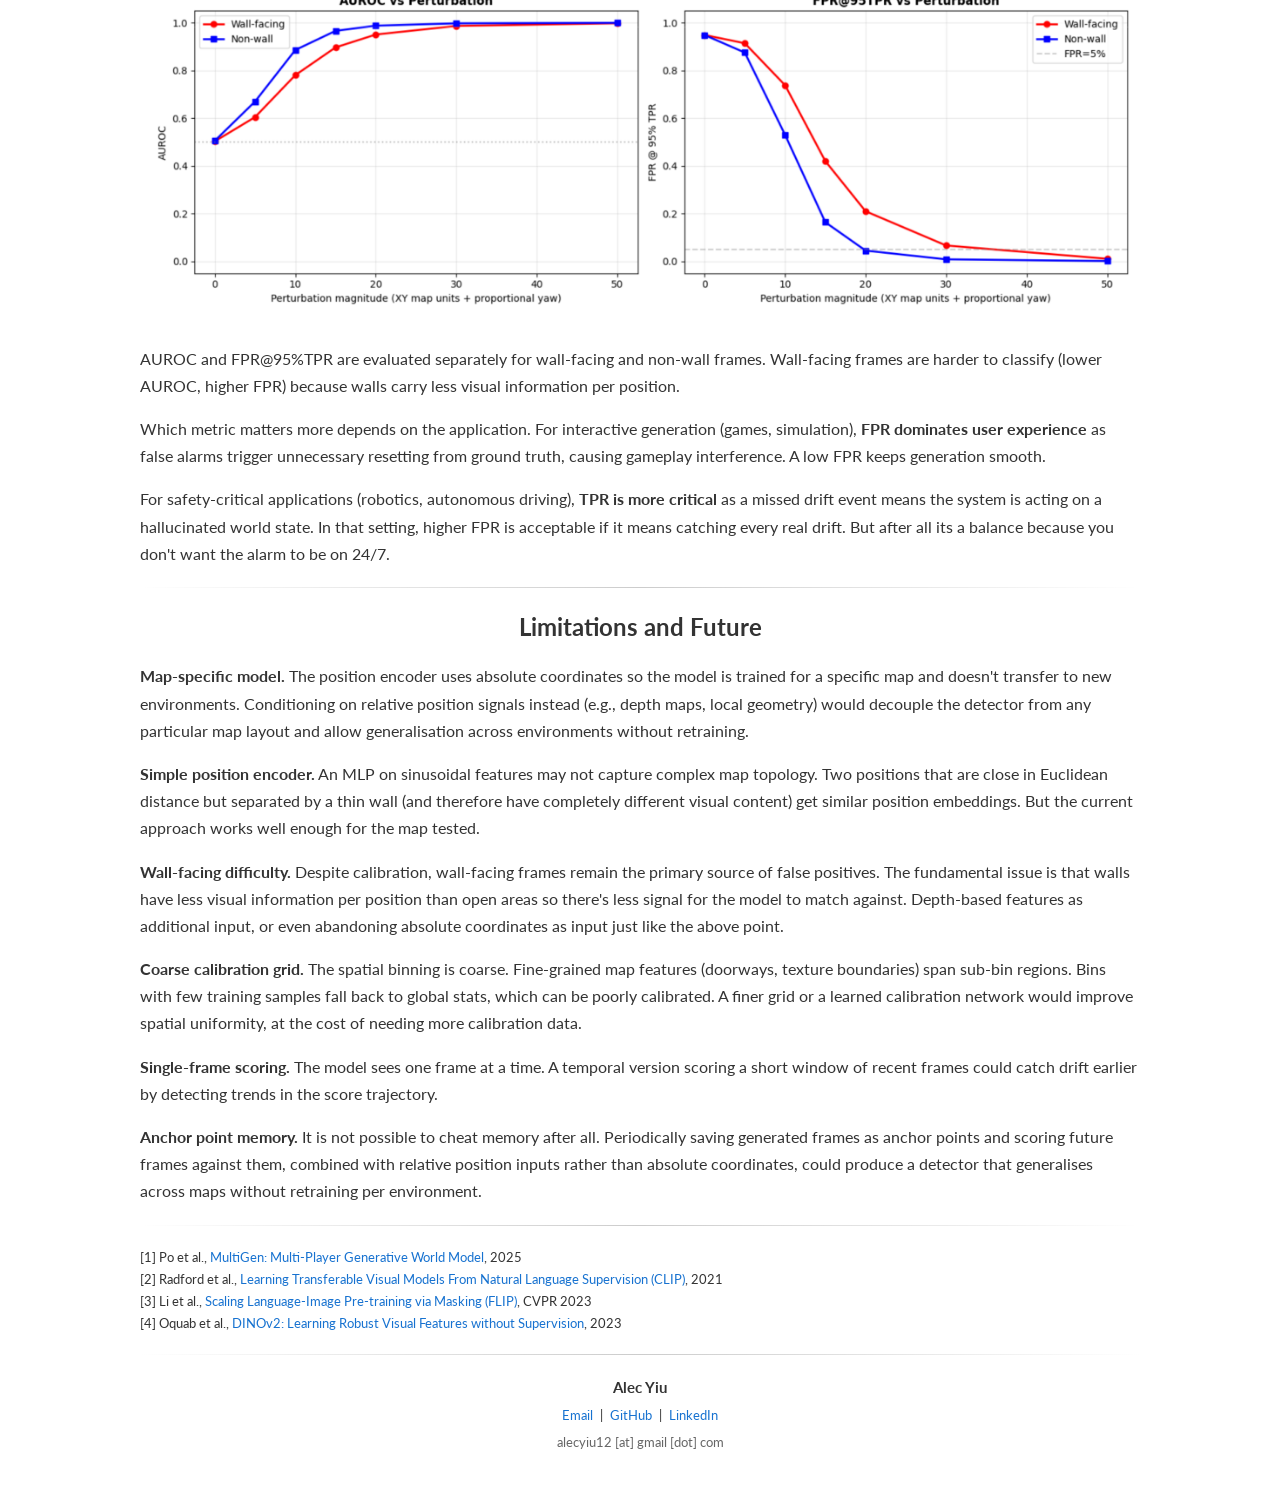
==== commit a06a4a79: "update Co-Authored-By: Claude Opus 4.6 <noreply@anthropic.com>" ====
--- a/blog/drift-detection/index.html
+++ b/blog/drift-detection/index.html
@@ -122,14 +122,9 @@
         Then uses MLP to map this to the same embedding space as the latent encoder. Position is only 3 DoF, so over-parameterising will lead to memorising rather than generalising smooth spatial relationships.
       </p>
 
-      <h3>Learned temperature</h3>
-      <p>
-        The logit matrix is <code>latent_emb @ position_emb.T * &tau;</code> where &tau; is a single learned scalar. Initialised at the CLIP default (~14), it grew to ~35 during training. Higher temp shows the embeddings became more discriminative, thus a sharper softmax distribution improved the contrastive loss.
-      </p>
-
       <h3>Loss</h3>
       <p>
-        Symmetric InfoNCE (CLIP [2]'s contrastive loss). Each latent should match its own position and vice versa. Embeddings are gathered across all GPUs before computing the similarity matrix, so every sample in the batch is a negative for every other sample. More negatives means sharper gradients and better representations.
+        Symmetric InfoNCE (CLIP [2]'s contrastive loss). Each latent should match its own position and vice versa. The similarity matrix is <code>latent_emb @ position_emb.T * &tau;</code> where &tau; is a learned temperature scalar that controls how sharp the softmax is. It initialised at ~14 and grew to ~35 during training as the embeddings became more discriminative. Embeddings are gathered across all GPUs so every sample in the batch is a negative for every other sample. More negatives means sharper gradients and a harder problem to solve, which makes better generalisation.
       </p>
     </div>
 
--- a/style.css
+++ b/style.css
@@ -226,6 +226,7 @@
 }
 
 .blog-title {
+  margin-top: 4px;
   margin-bottom: 4px;
 }
 
@@ -261,7 +262,7 @@
 }
 
 .blog-figure-title {
-  font-size: 36px;
+  font-size: 44px;
   font-weight: 700;
   font-style: normal;
   color: #333;
@@ -363,6 +364,10 @@
 
 .blog-section {
   margin-bottom: 10px;
+}
+
+.blog-section > h2 {
+  text-align: center;
 }
 
 .blog-section p {
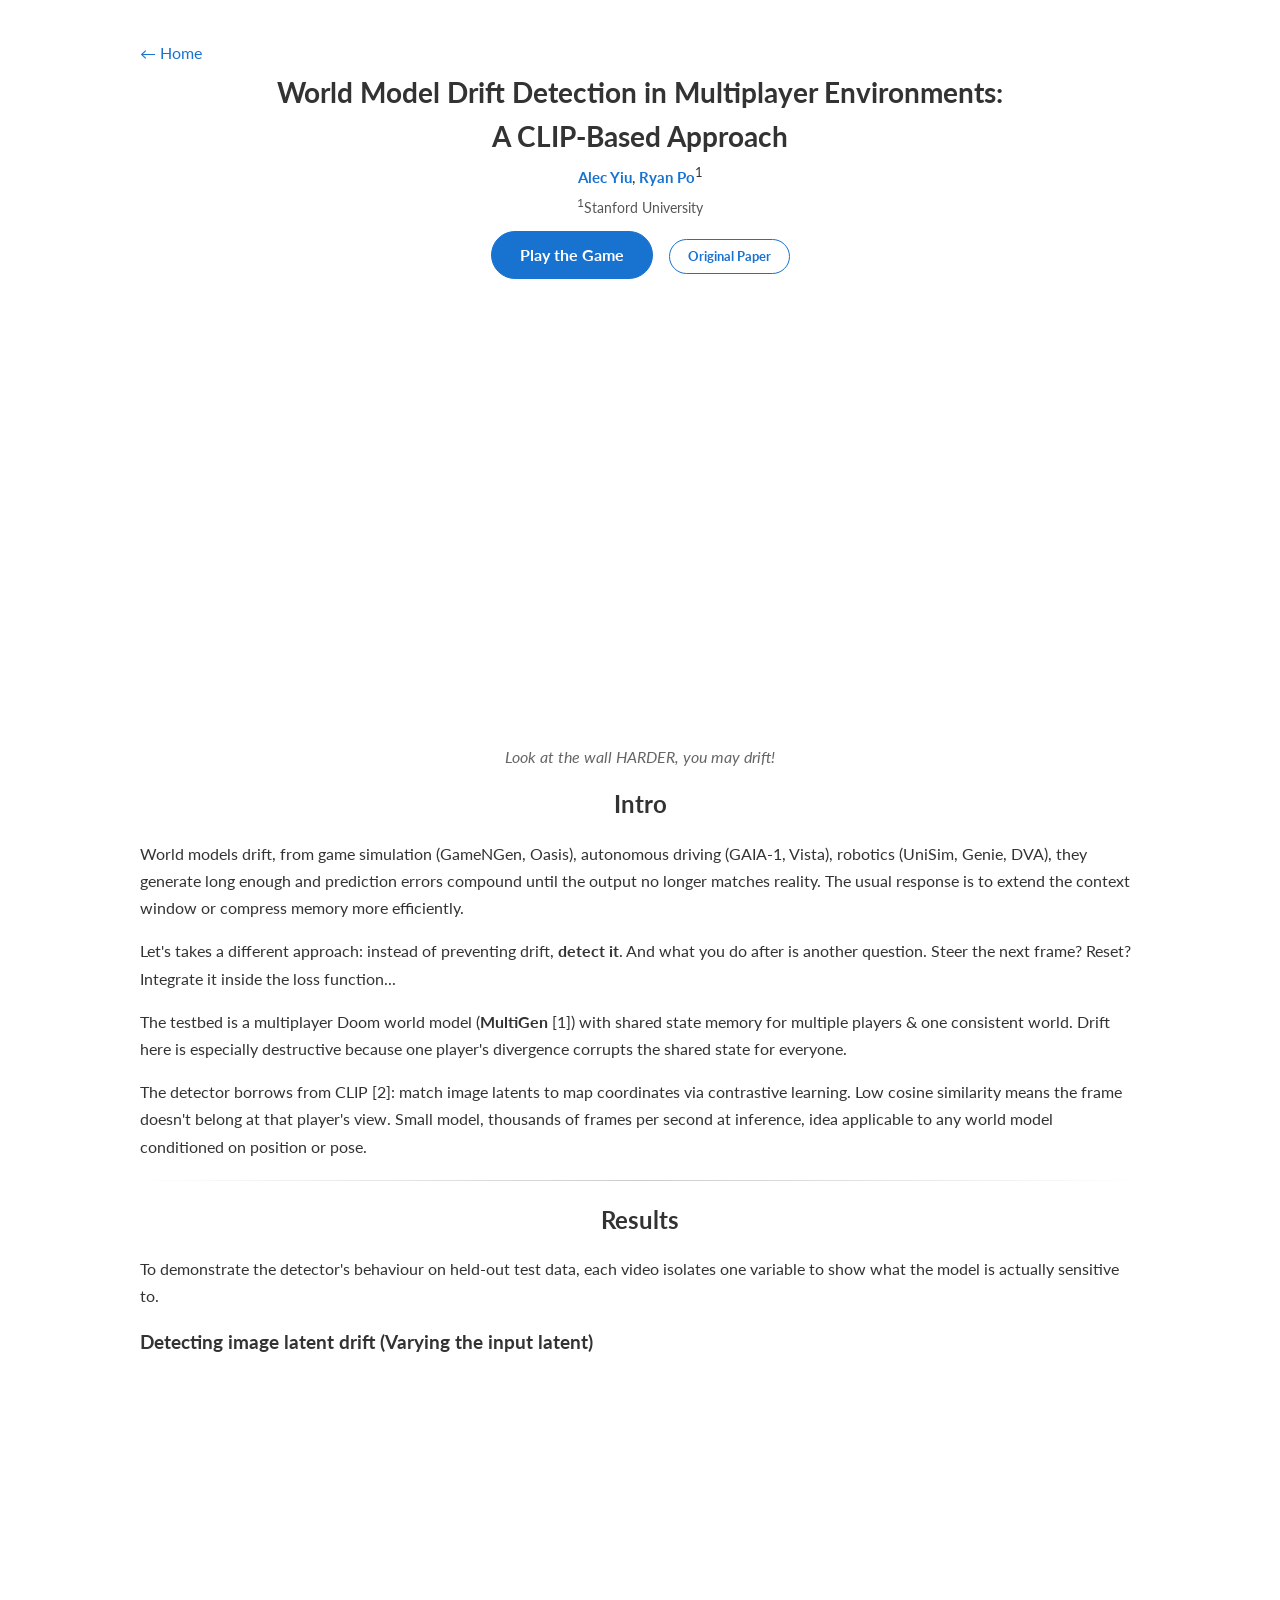
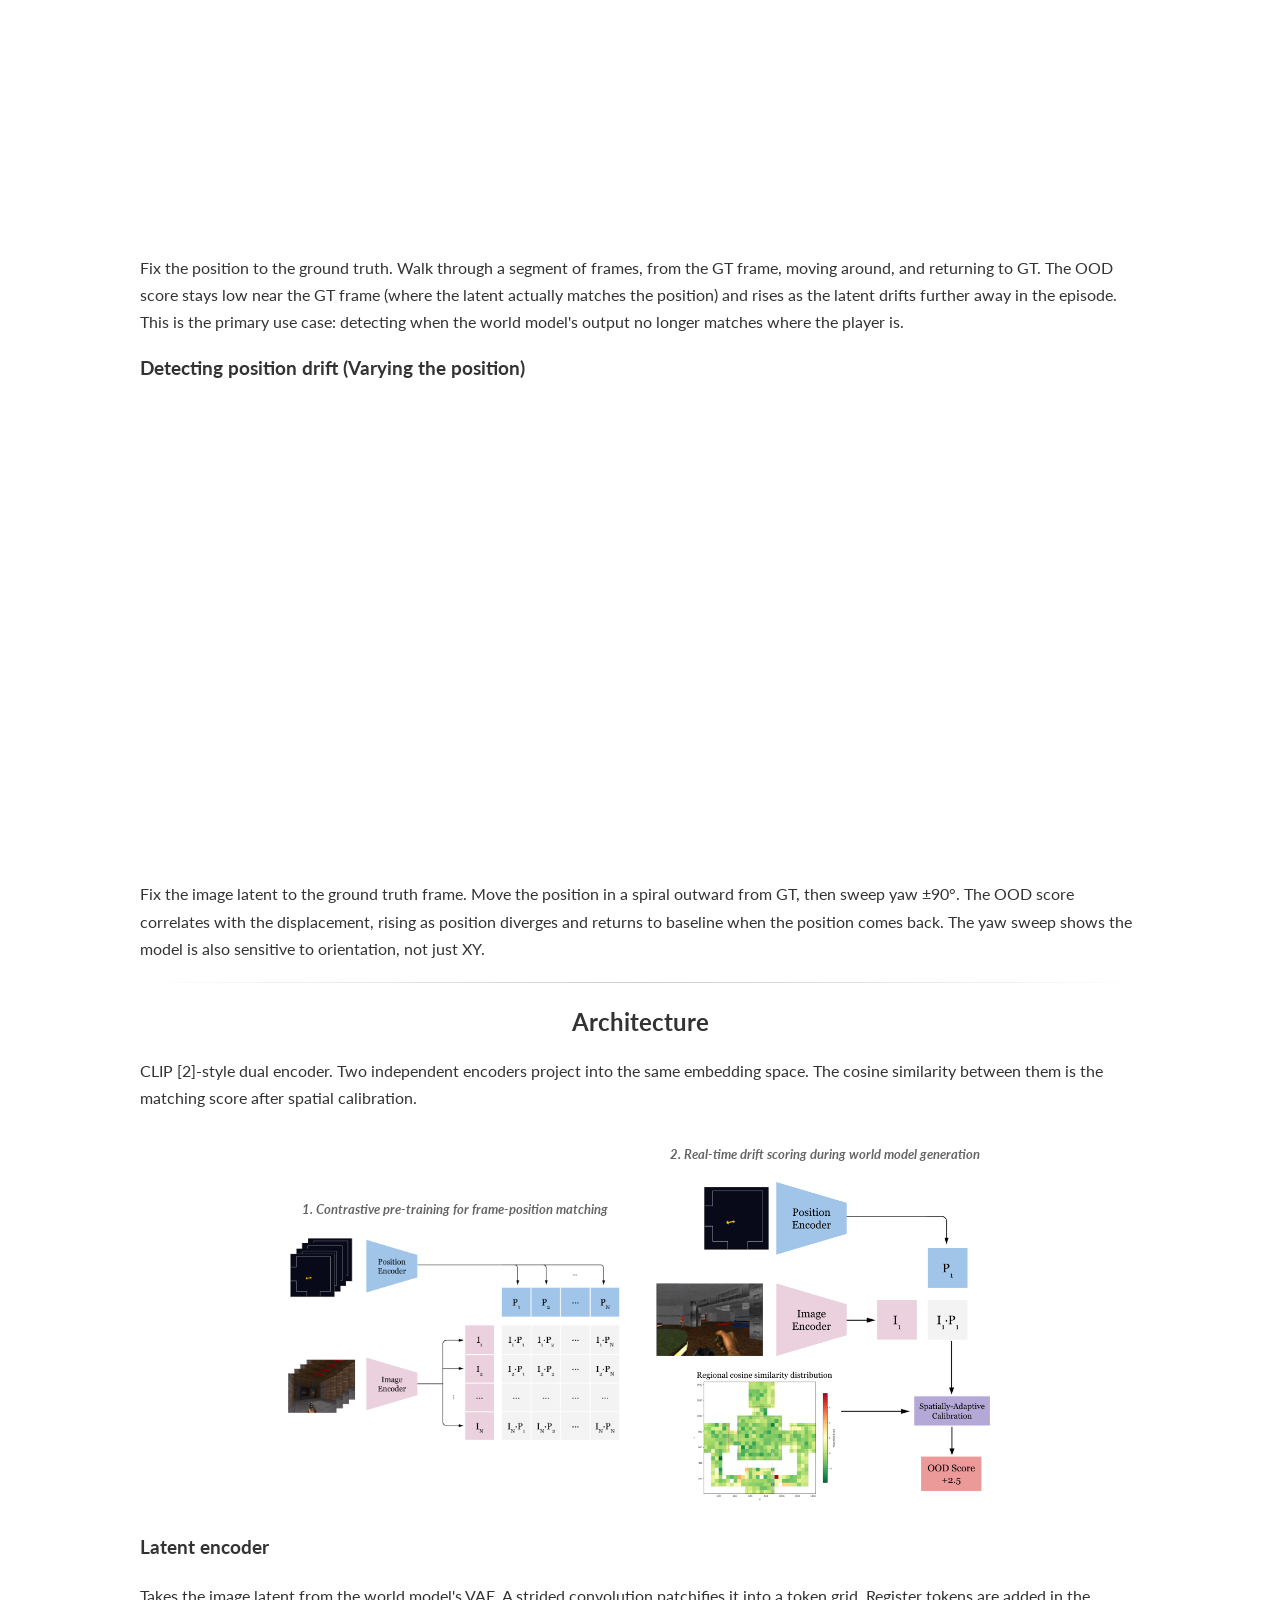
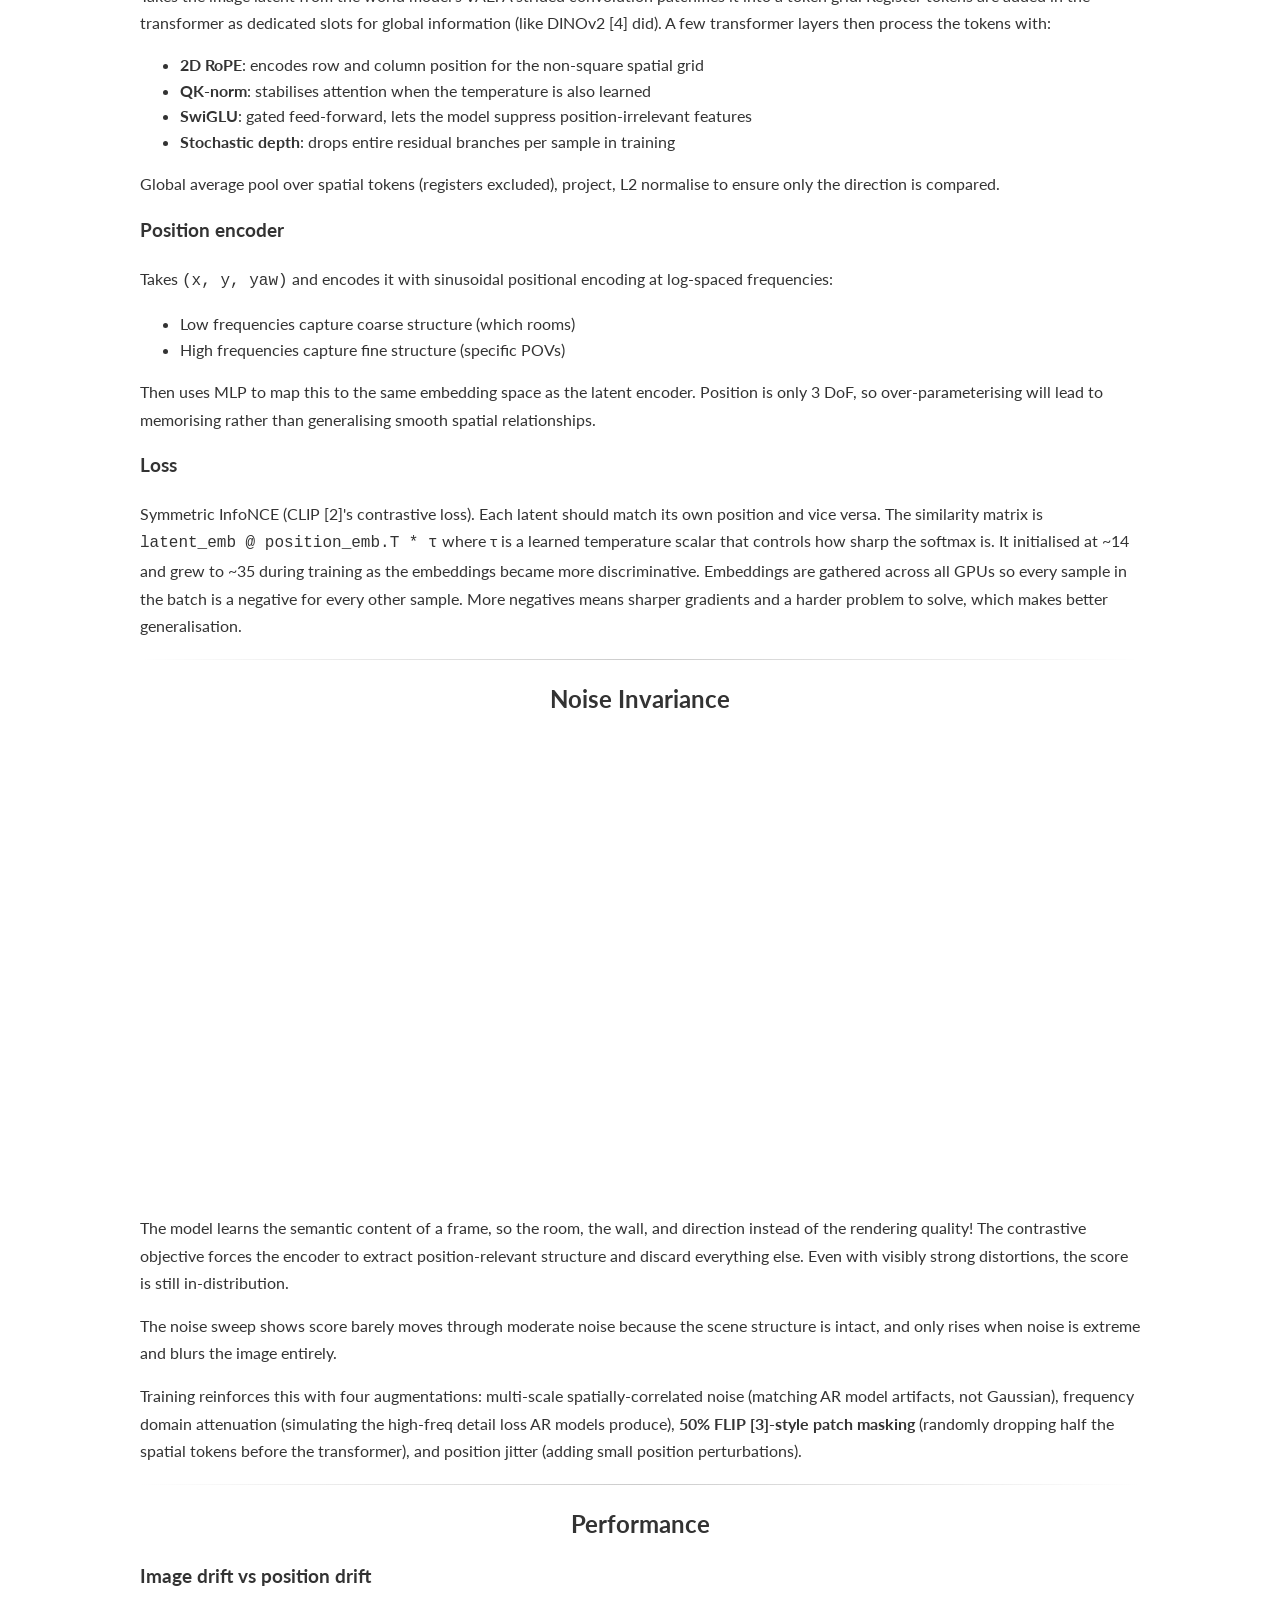
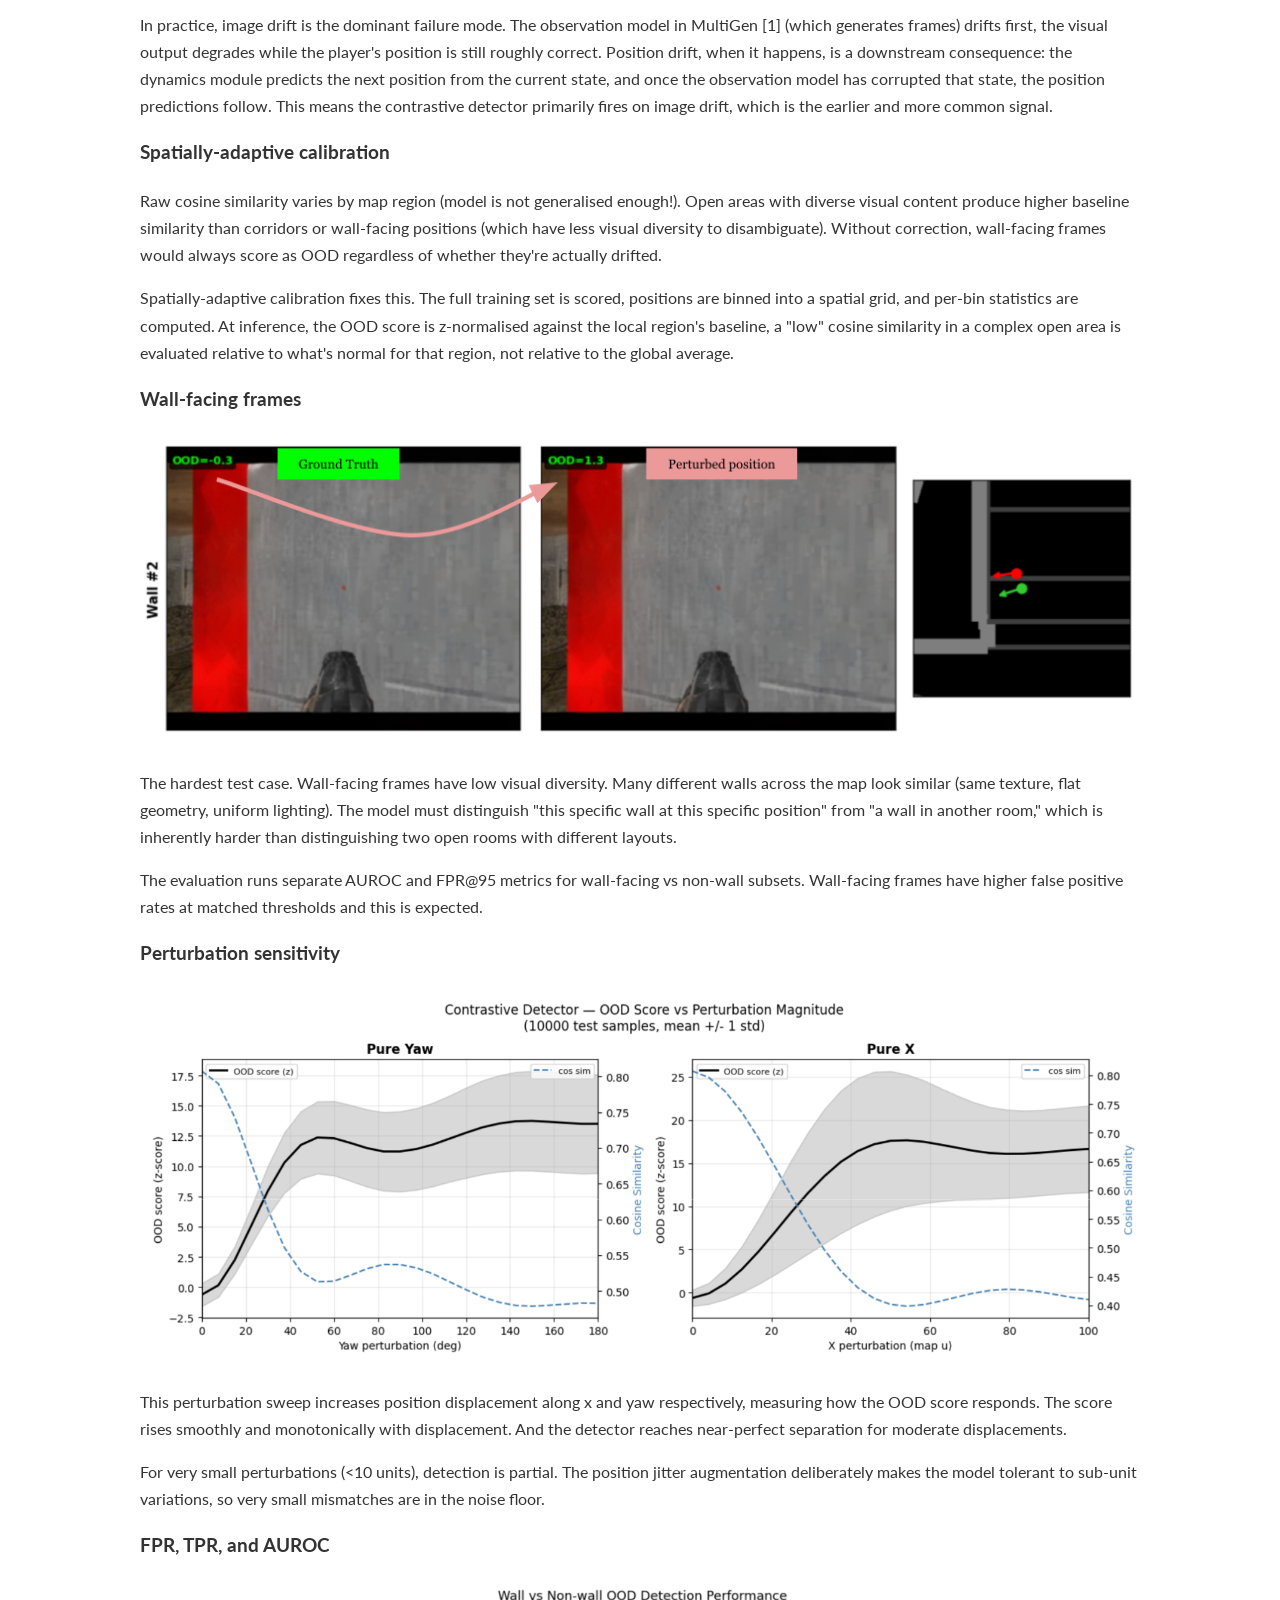
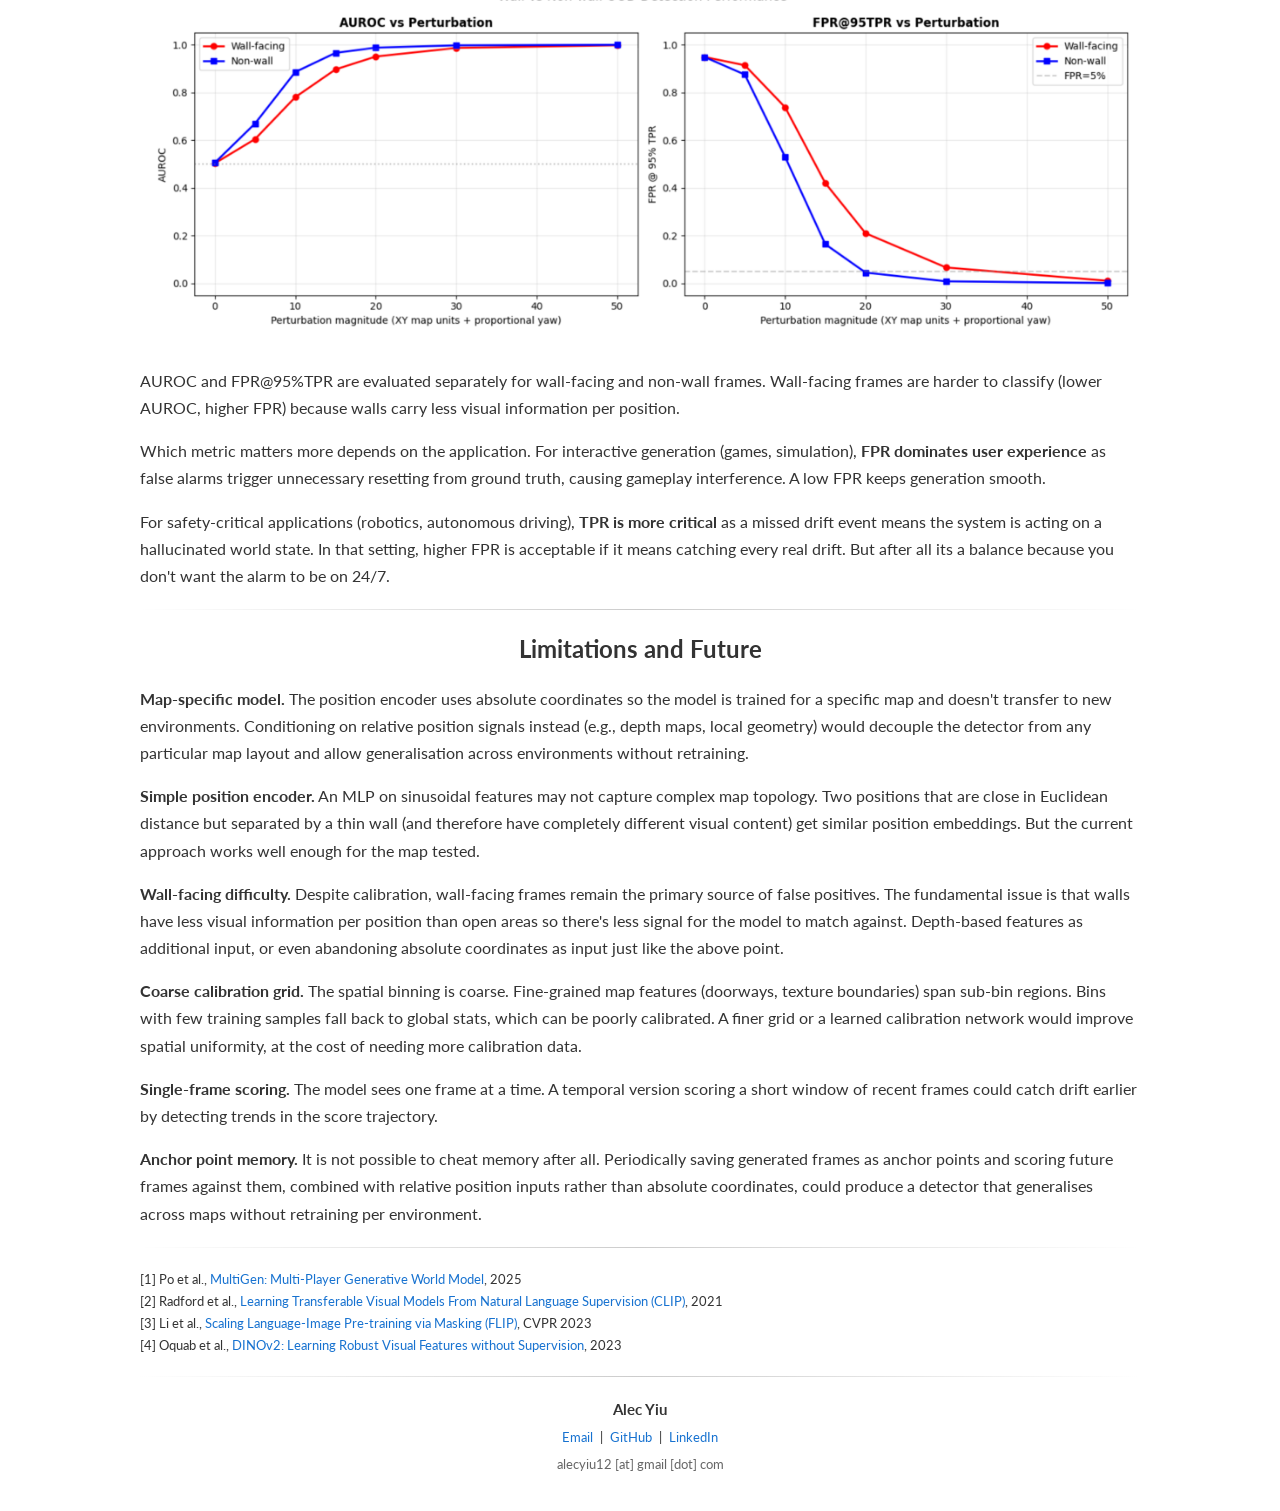
==== commit 5fc250b2: "update" ====
--- a/blog/drift-detection/index.html
+++ b/blog/drift-detection/index.html
@@ -11,7 +11,7 @@
   <div id="container">
 
     <div class="blog-nav">
-      <a href="../../index.html">Home</a>
+      <a href="../../index.html">&larr; Home</a>
     </div>
 
     <h1 class="blog-title">World Model Drift Detection in Multiplayer Environments:<br>A CLIP-Based Approach</h1>
@@ -22,8 +22,6 @@
       <a href="https://play-multigen.com/" target="_blank" rel="noopener noreferrer" class="blog-btn blog-btn-primary blog-btn-lg">Play the Game</a>
       <a href="https://ryanpo.com/multigen/" target="_blank" rel="noopener noreferrer" class="blog-btn">Original Paper</a>
     </div>
-
-    <hr>
 
     <video class="blog-video blog-video-hero" autoplay loop muted playsinline>
       <source src="resources/driftvid.mp4" type="video/mp4">
@@ -36,7 +34,10 @@
     <div class="blog-section">
       <h2>Intro</h2>
       <p>
-        World models drift, from game simulation (GameNGen, Oasis), autonomous driving (GAIA-1, Vista), robotics (UniSim, Genie, DVA), they generate long enough and prediction errors compound until the output no longer matches reality. The usual response is to extend the context window or compress memory more efficiently. This post takes a different approach: instead of preventing drift, <strong>detect it</strong>. And what you do after is another question. Steer the next frame? Reset? Integrate it inside the loss function...
+        World models drift, from game simulation (GameNGen, Oasis), autonomous driving (GAIA-1, Vista), robotics (UniSim, Genie, DVA), they generate long enough and prediction errors compound until the output no longer matches reality. The usual response is to extend the context window or compress memory more efficiently. 
+      </p>
+      <p>
+        Let's takes a different approach: instead of preventing drift, <strong>detect it</strong>. And what you do after is another question. Steer the next frame? Reset? Integrate it inside the loss function...
       </p>
       <p>
         The testbed is a multiplayer Doom world model (<strong>MultiGen</strong> [1]) with shared state memory for multiple players &amp; one consistent world. Drift here is especially destructive because one player's divergence corrupts the shared state for everyone.
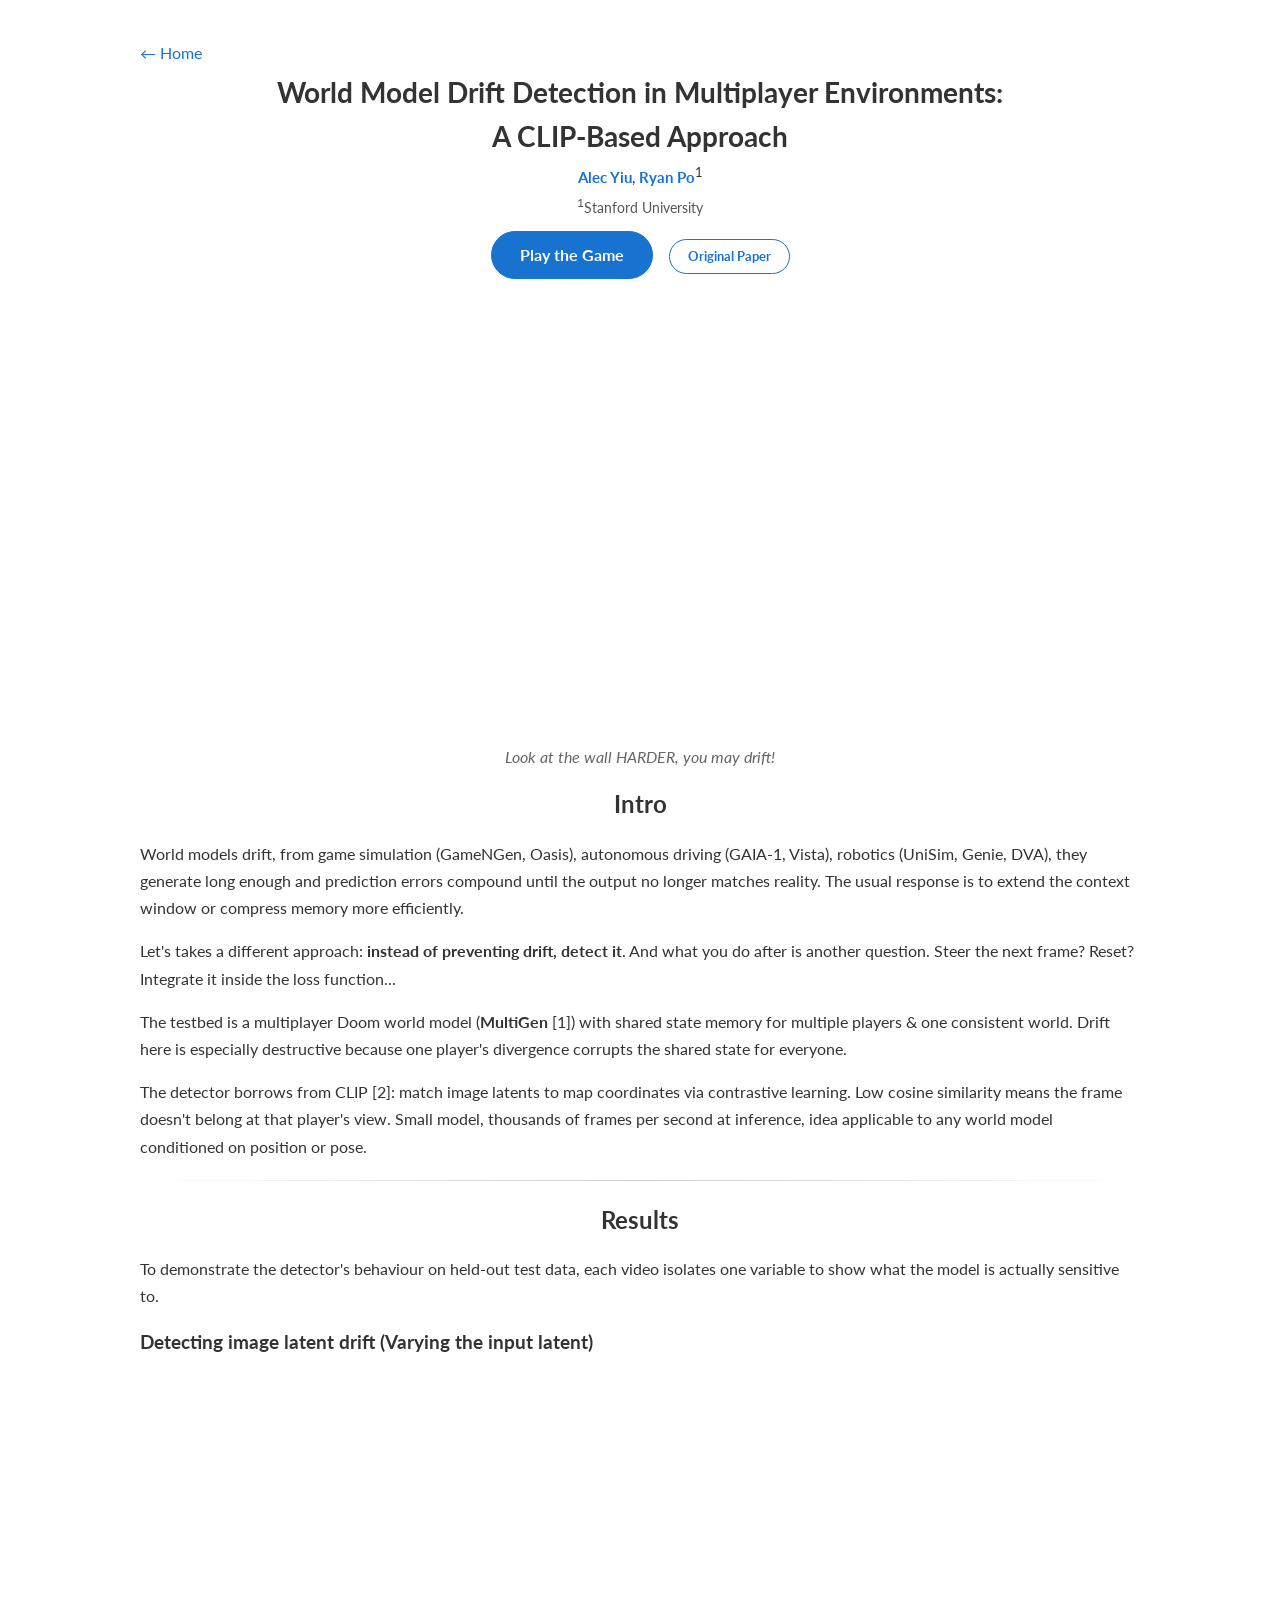
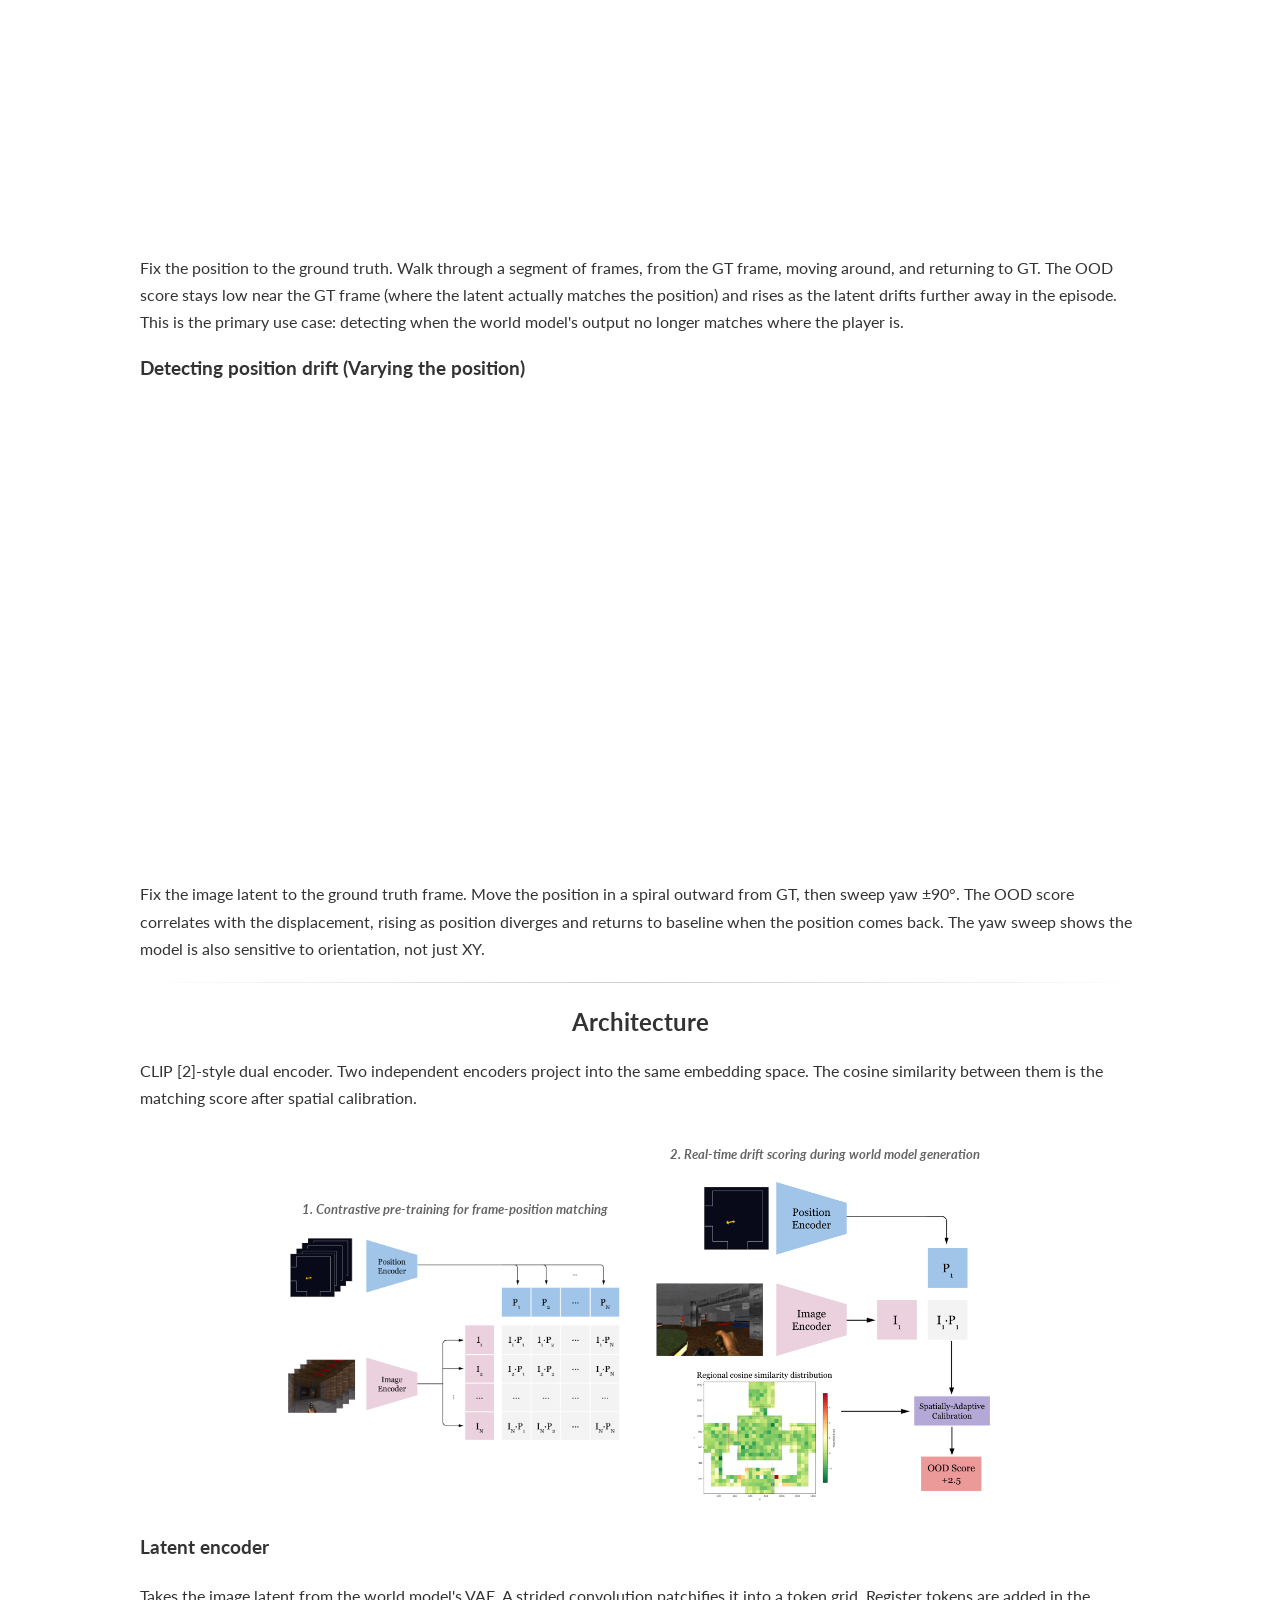
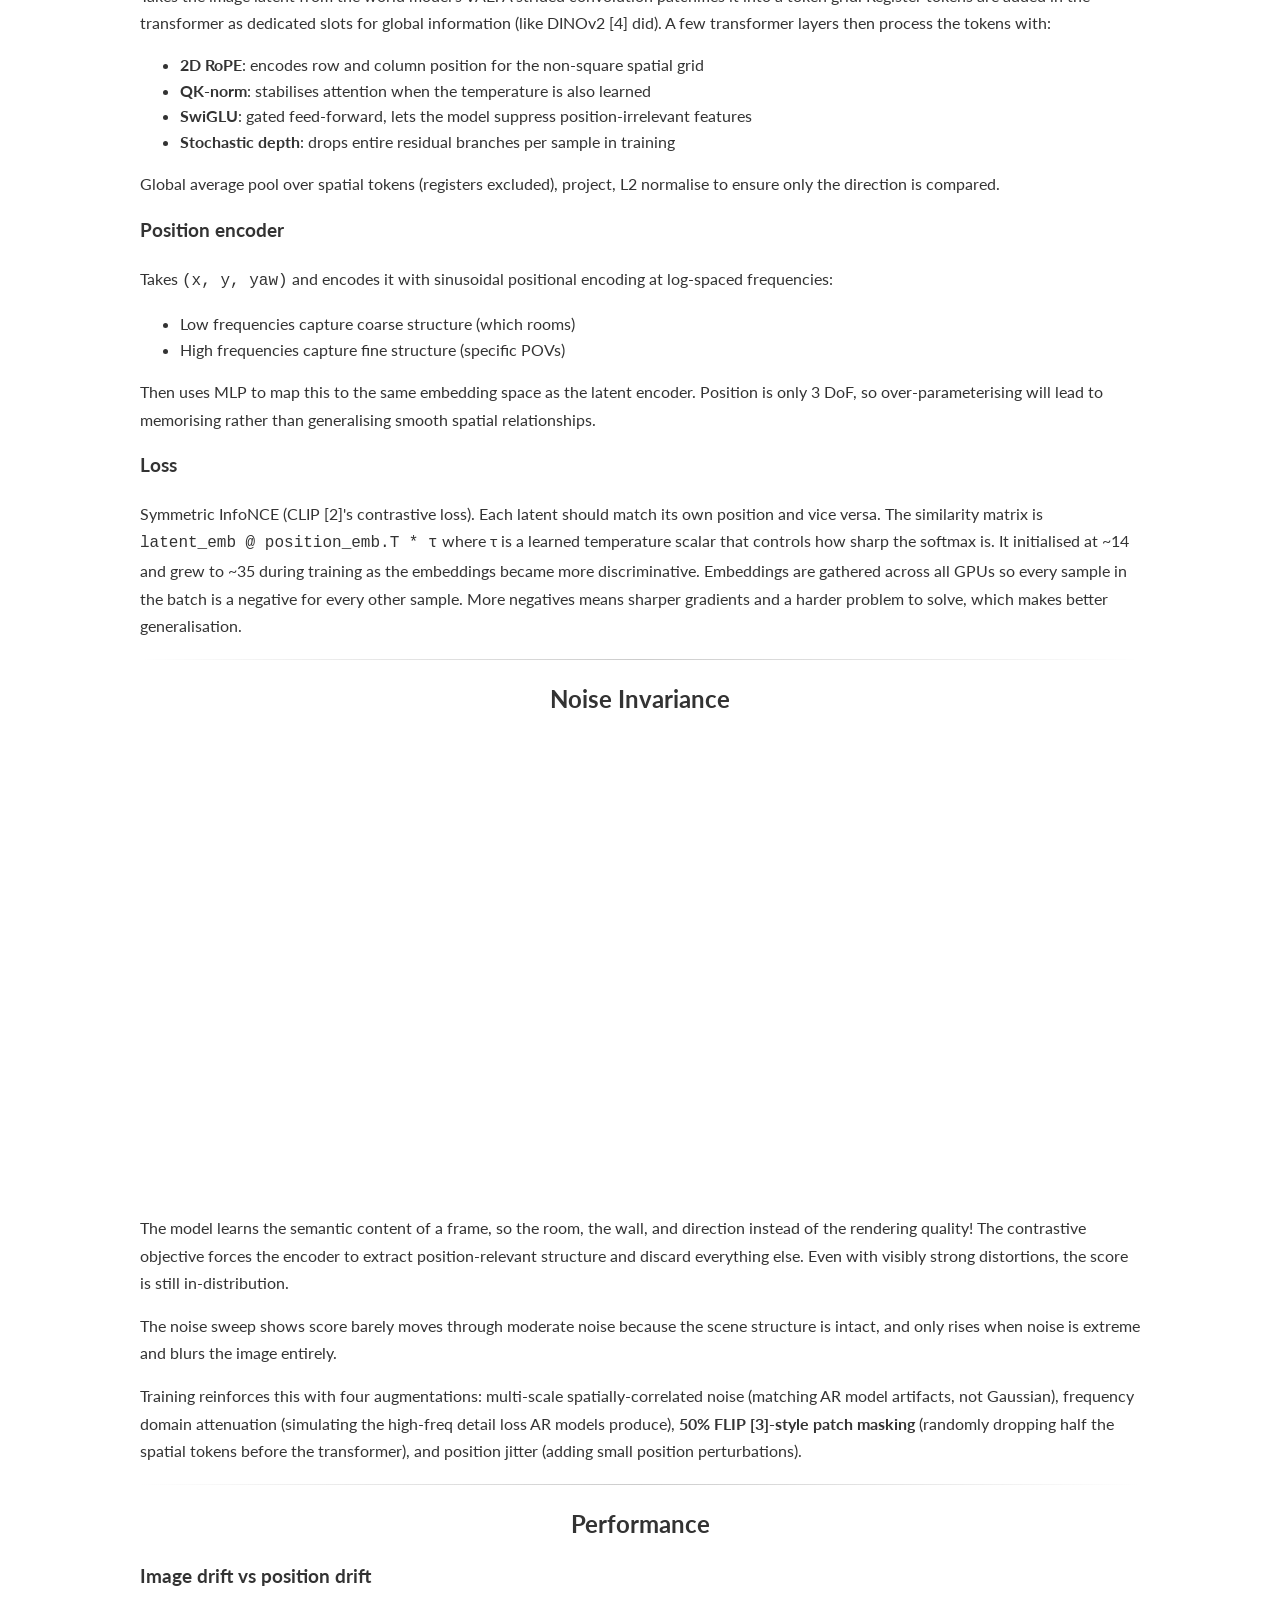
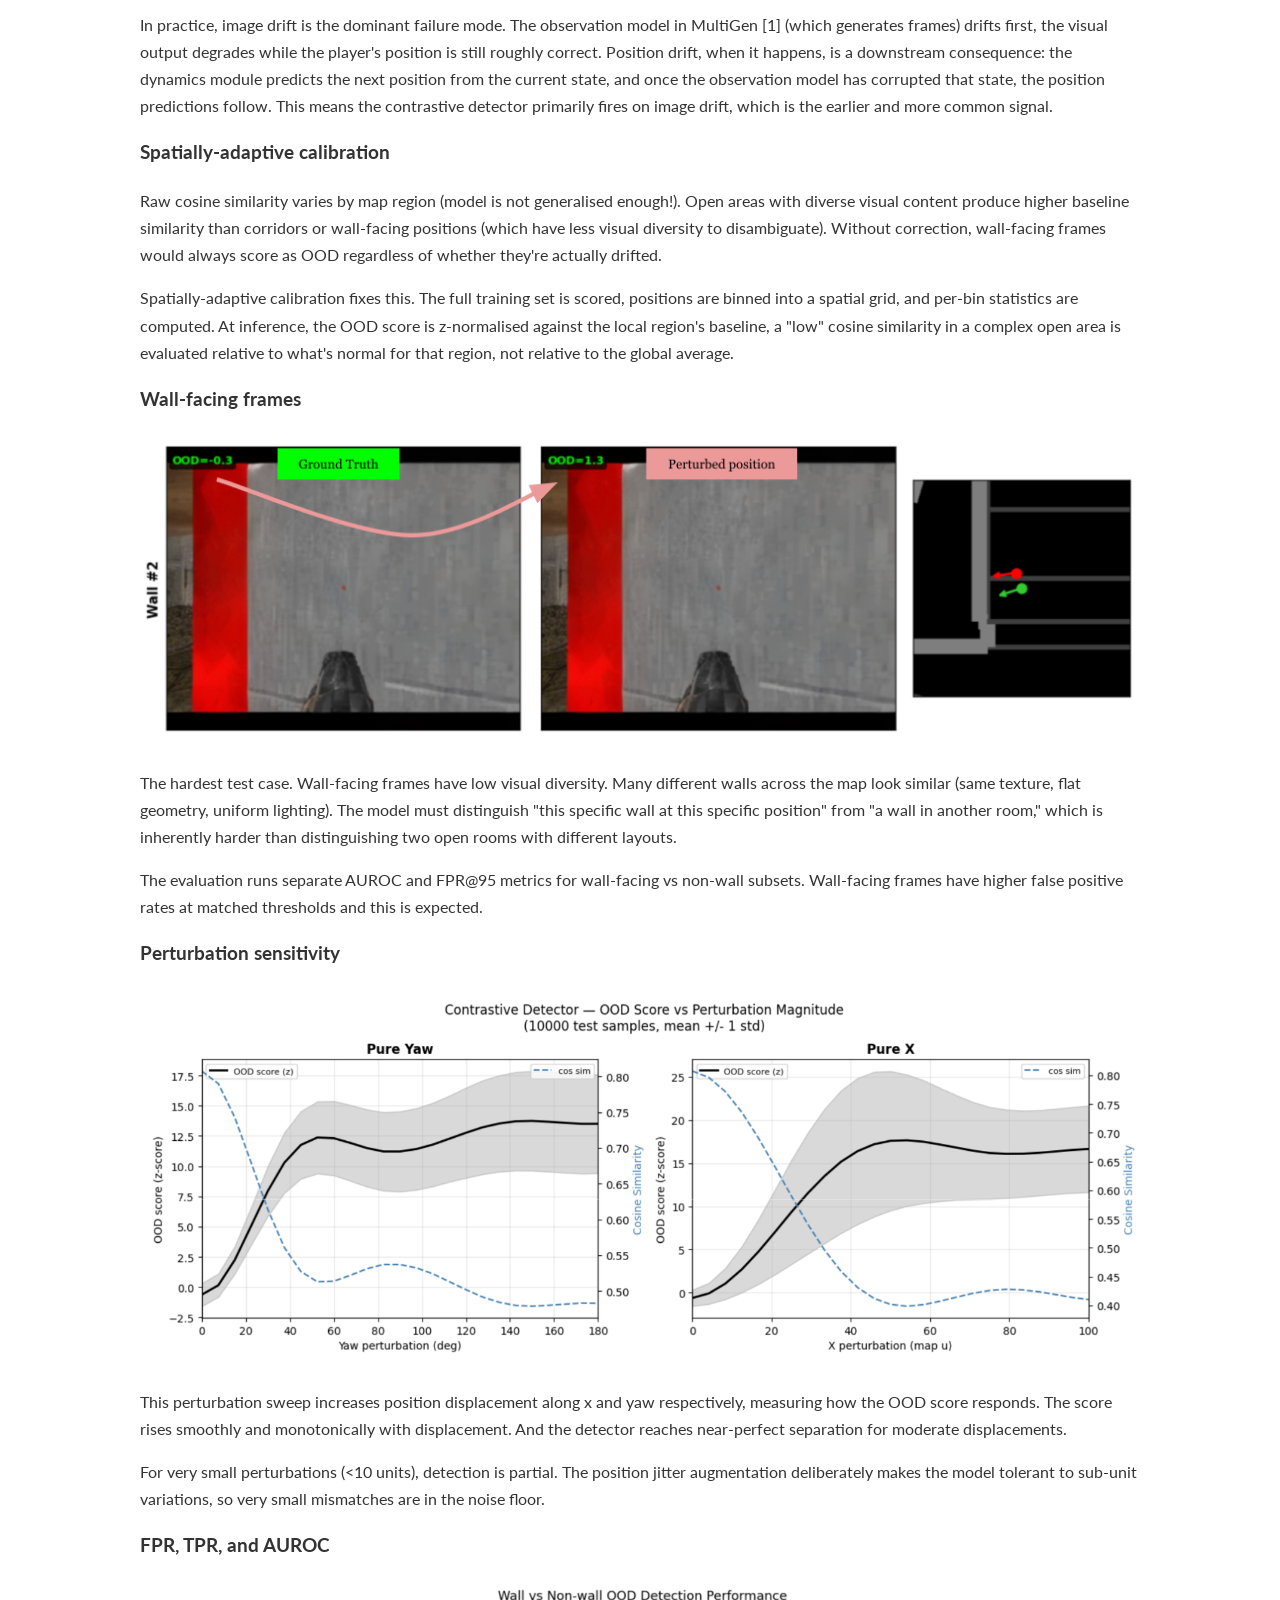
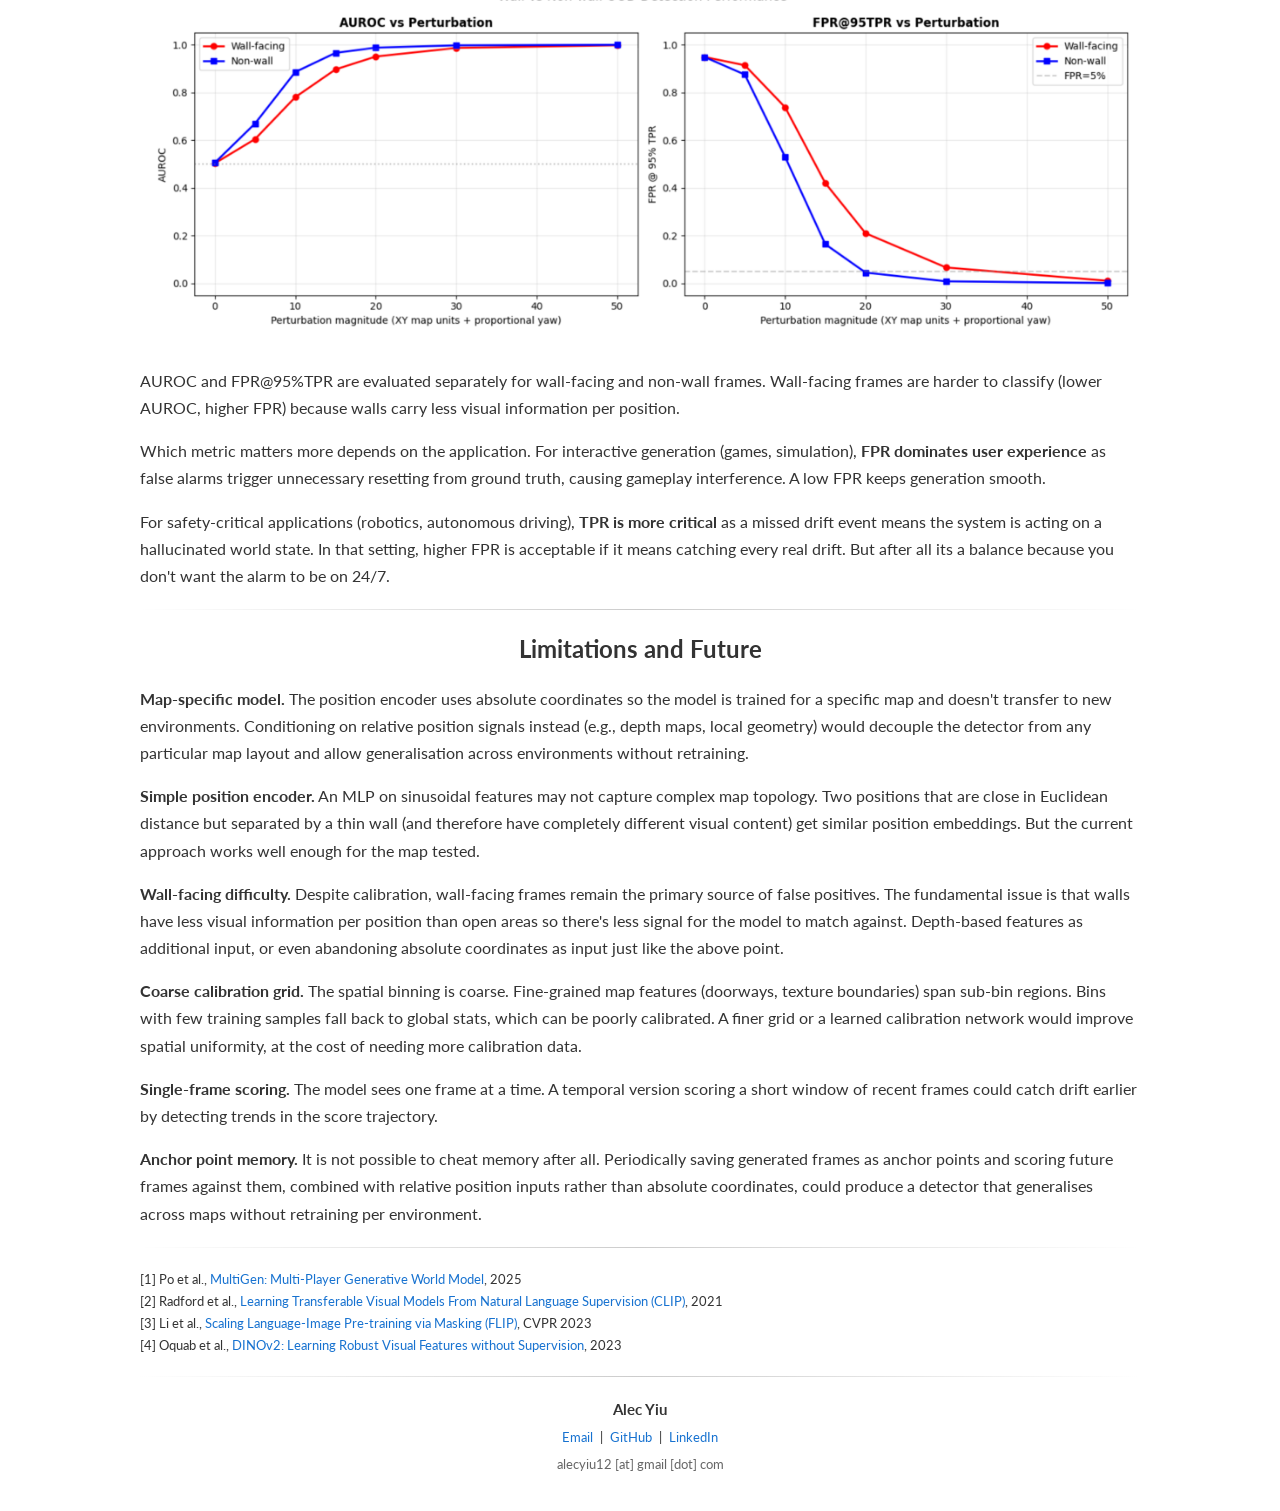
==== commit d83db022: "update" ====
--- a/blog/drift-detection/index.html
+++ b/blog/drift-detection/index.html
@@ -37,7 +37,7 @@
         World models drift, from game simulation (GameNGen, Oasis), autonomous driving (GAIA-1, Vista), robotics (UniSim, Genie, DVA), they generate long enough and prediction errors compound until the output no longer matches reality. The usual response is to extend the context window or compress memory more efficiently. 
       </p>
       <p>
-        Let's takes a different approach: instead of preventing drift, <strong>detect it</strong>. And what you do after is another question. Steer the next frame? Reset? Integrate it inside the loss function...
+        Let's takes a different approach: <strong>instead of preventing drift, detect it</strong>. And what you do after is another question. Steer the next frame? Reset? Integrate it inside the loss function...
       </p>
       <p>
         The testbed is a multiplayer Doom world model (<strong>MultiGen</strong> [1]) with shared state memory for multiple players &amp; one consistent world. Drift here is especially destructive because one player's divergence corrupts the shared state for everyone.
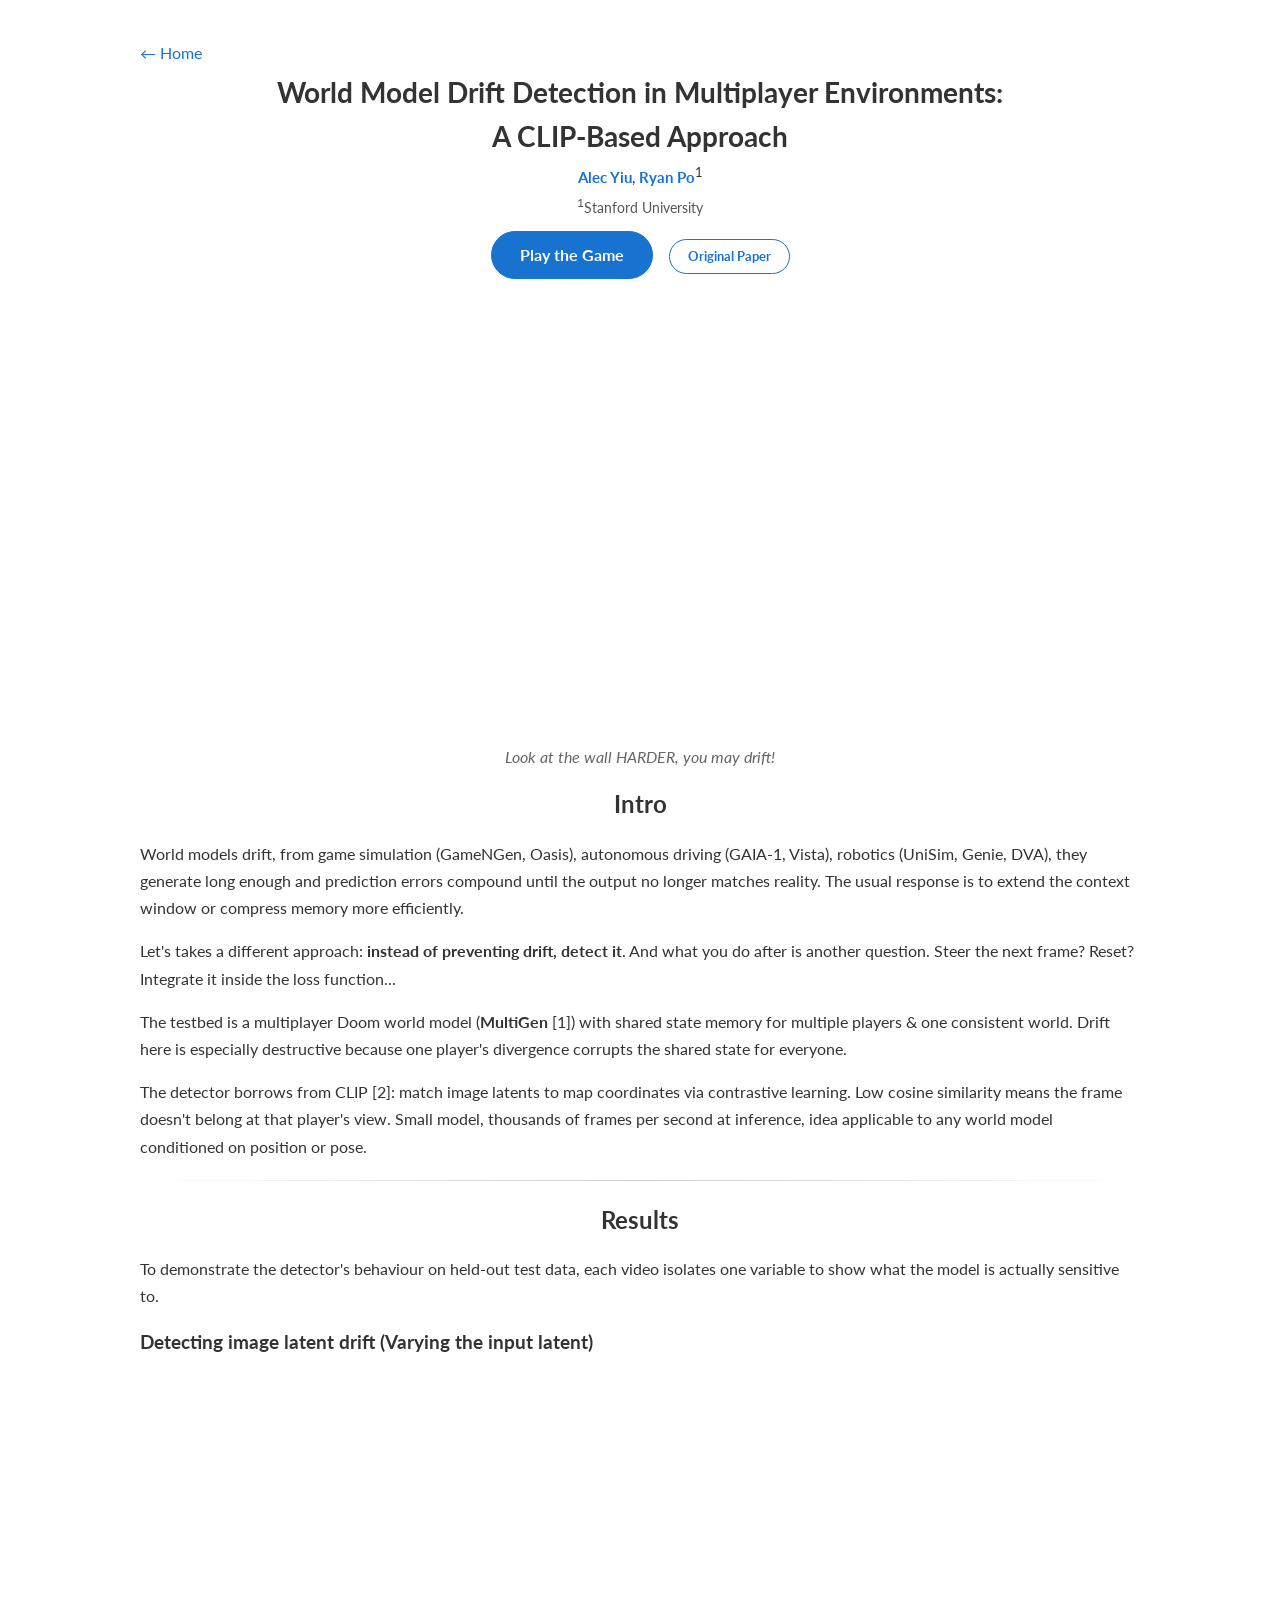
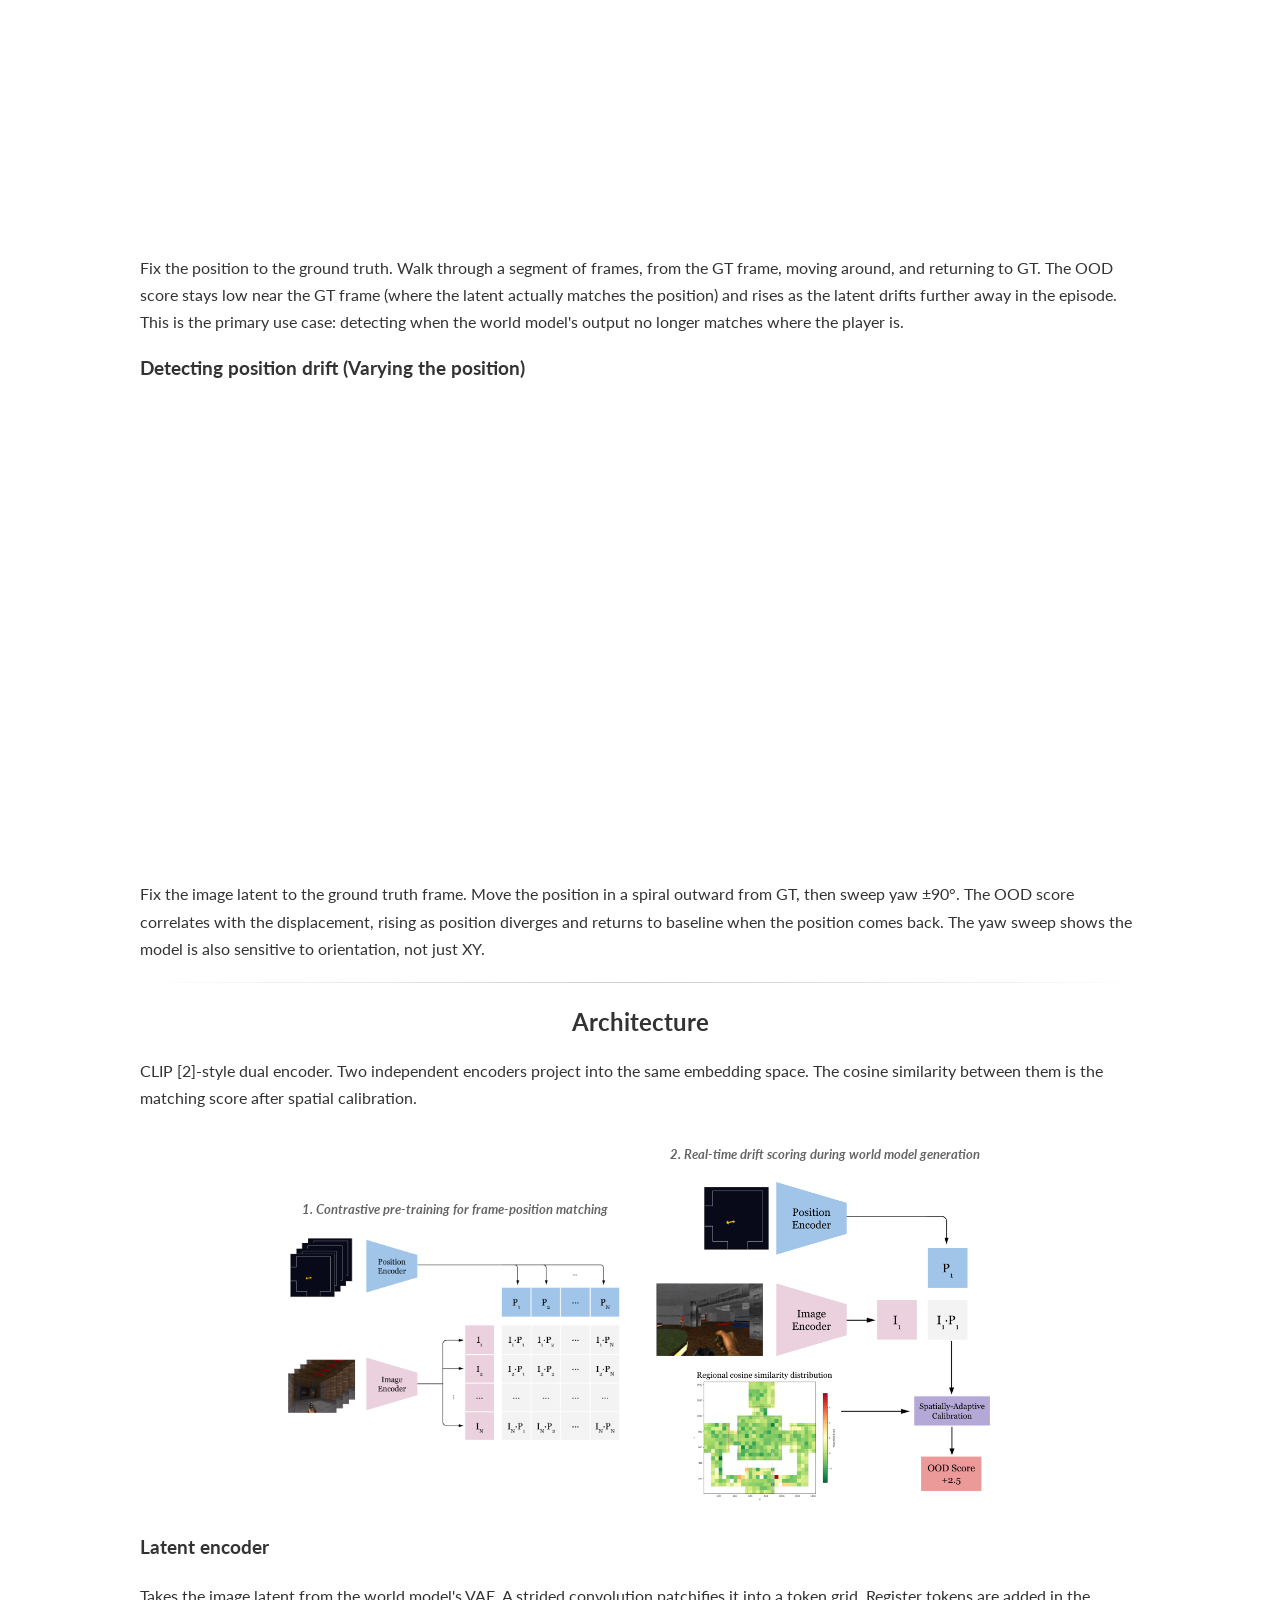
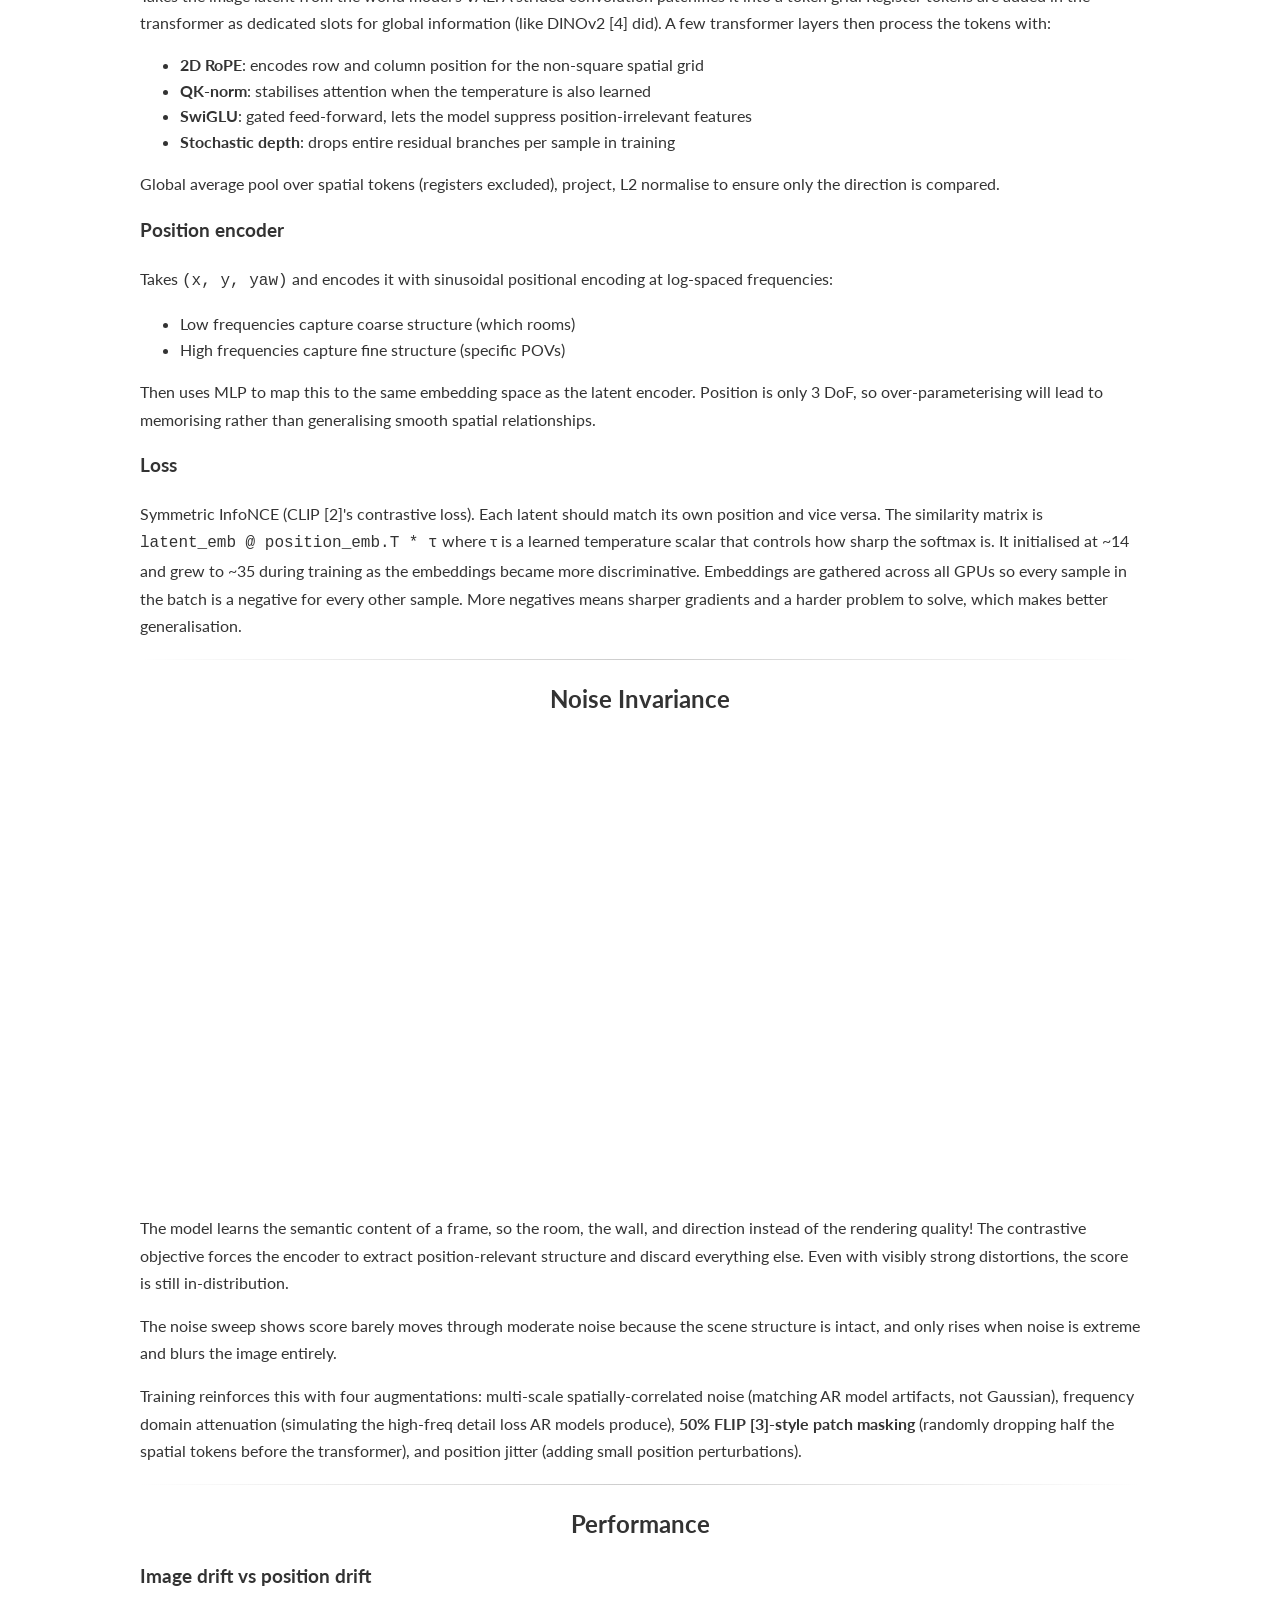
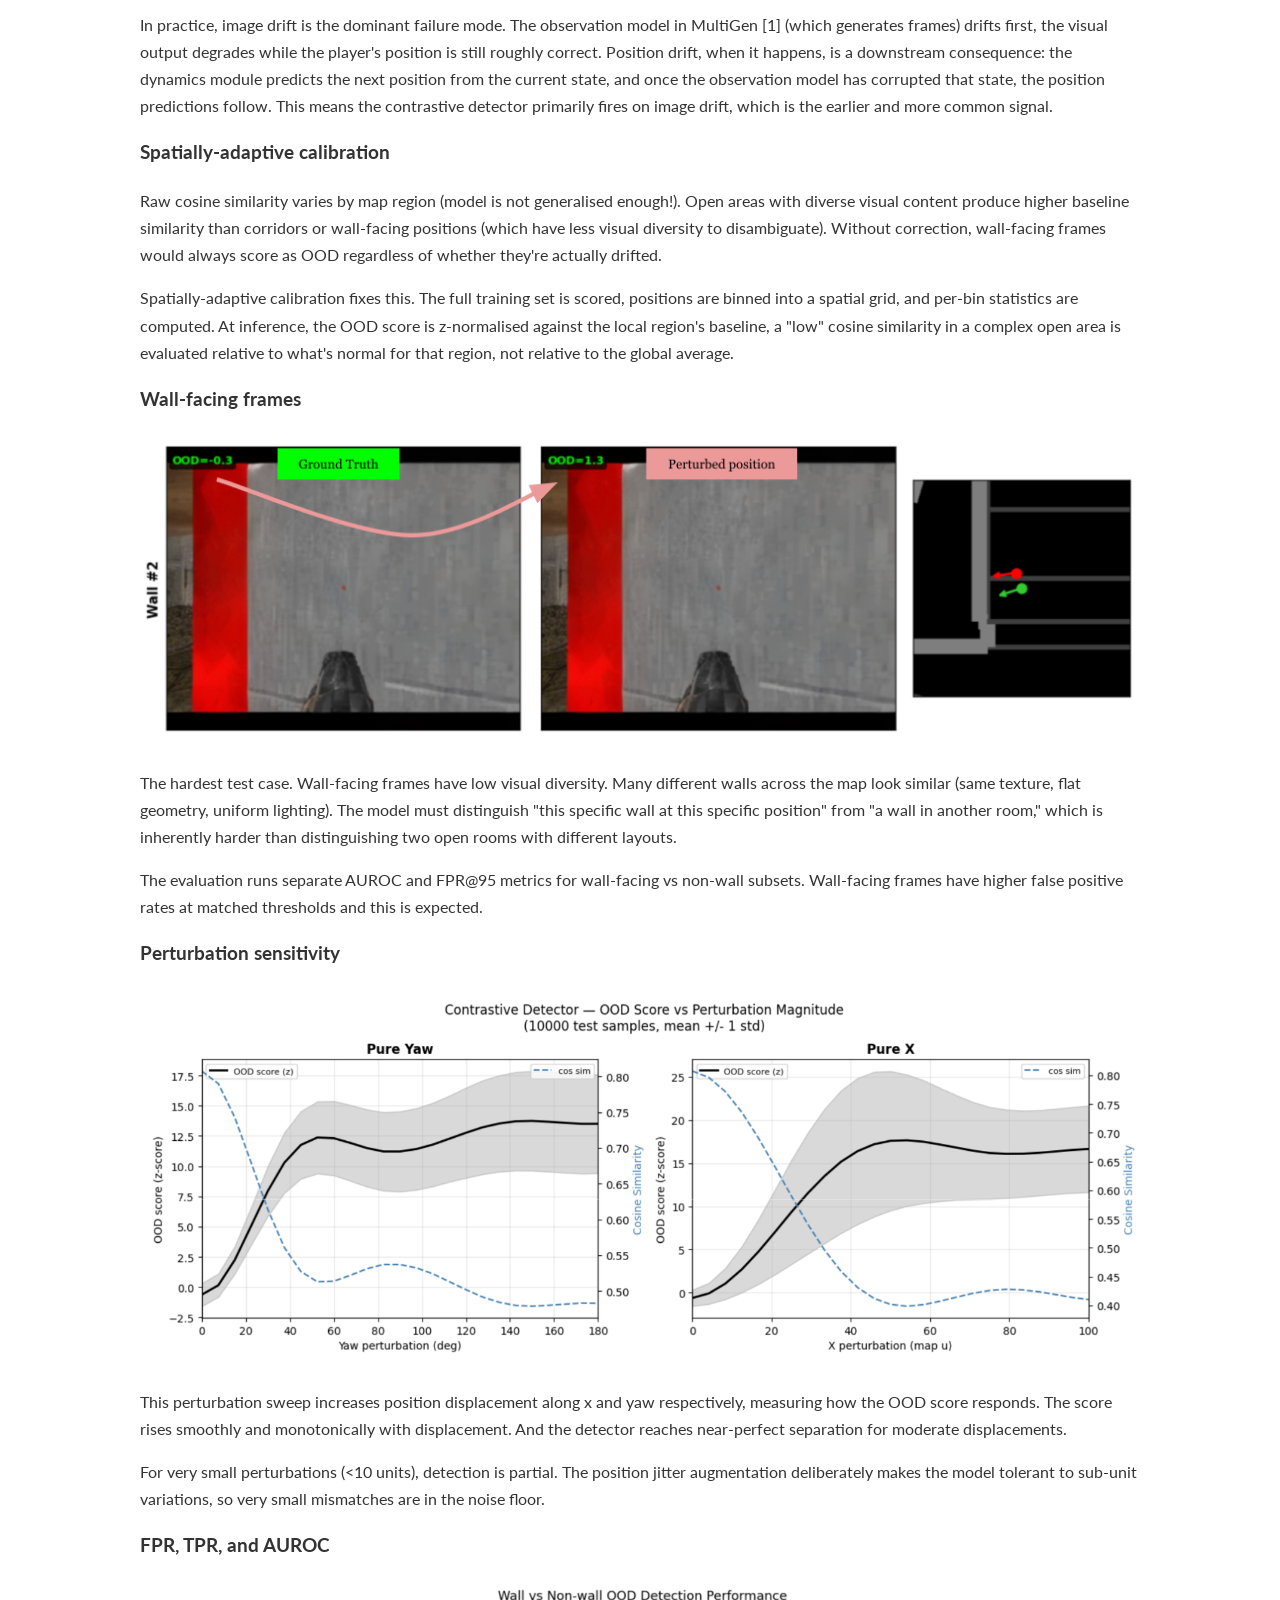
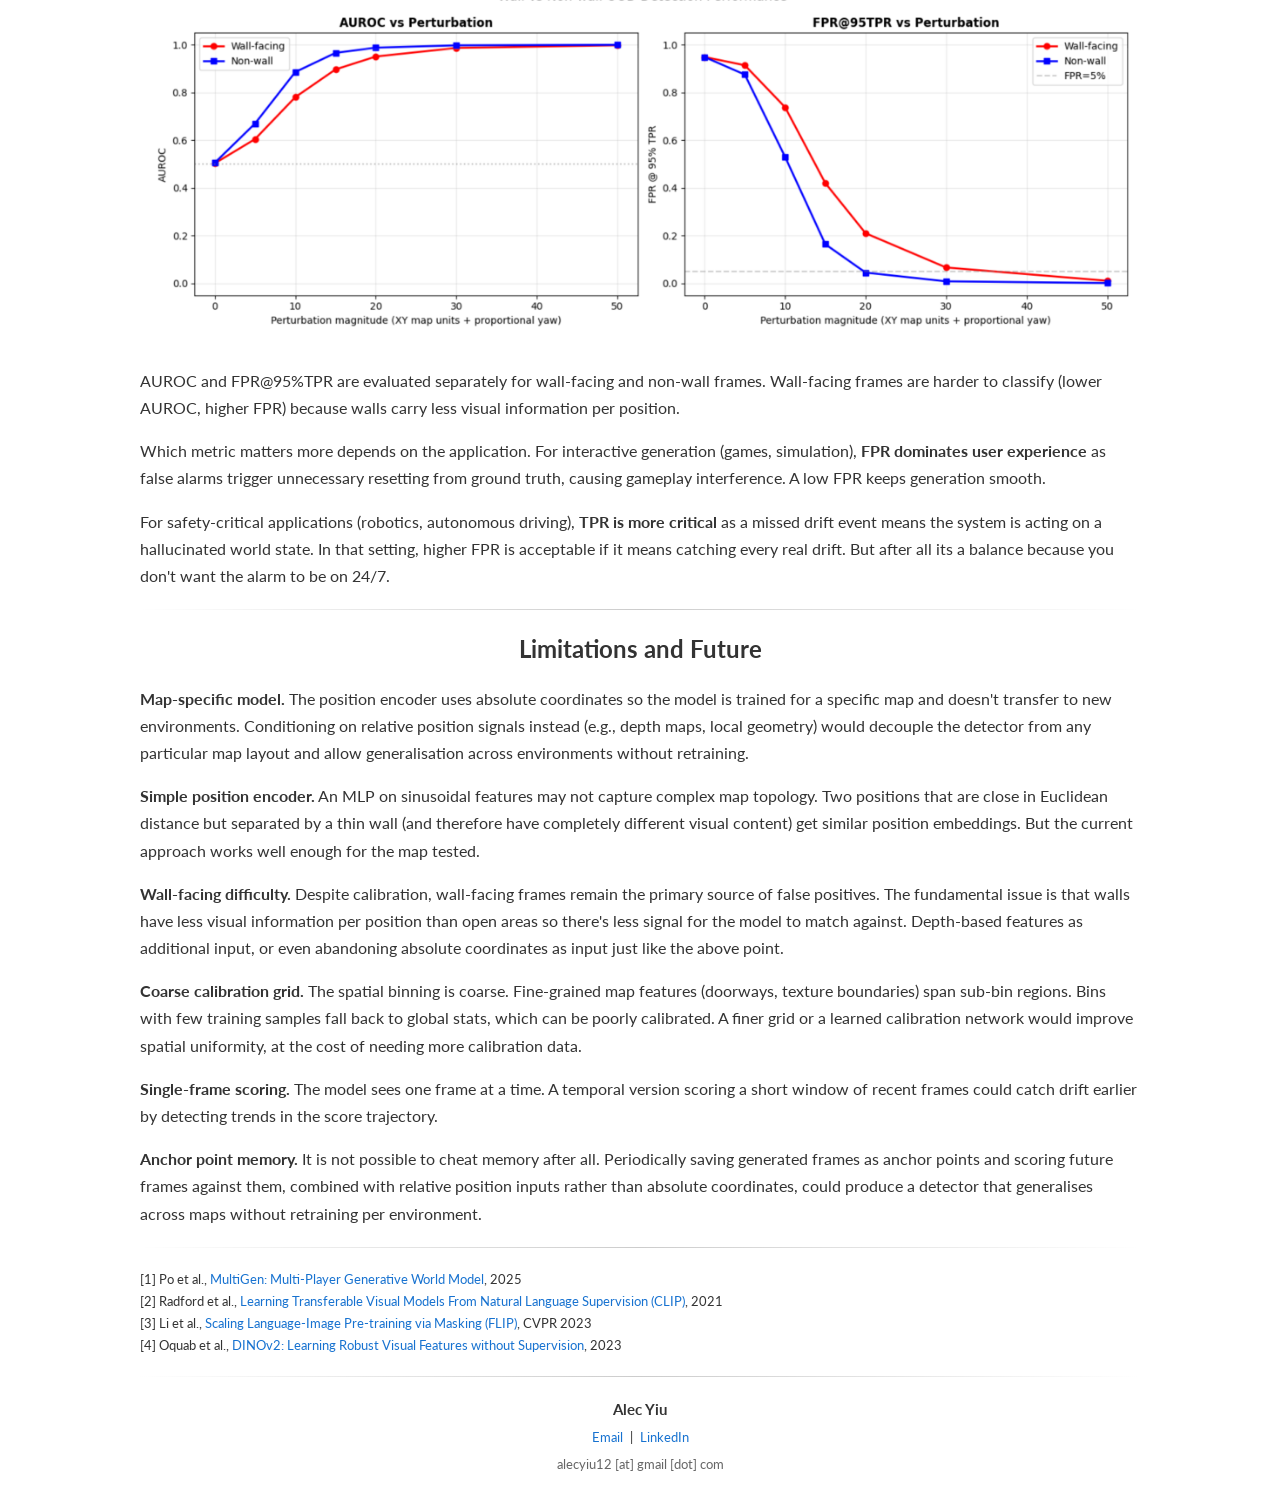
==== commit 787cba84: "update" ====
--- a/blog/drift-detection/index.html
+++ b/blog/drift-detection/index.html
@@ -250,7 +250,6 @@
       <p class="blog-footer-name">Alec Yiu</p>
       <div class="blog-footer-links">
         <a href="mailto:alecyiu12@gmail.com">Email</a> |
-        <a href="https://github.com/alecyiu" target="_blank" rel="noopener noreferrer">GitHub</a> |
         <a href="https://www.linkedin.com/in/alecyiu/" target="_blank" rel="noopener noreferrer">LinkedIn</a>
       </div>
       <p class="blog-footer-email">alecyiu12 [at] gmail [dot] com</p>
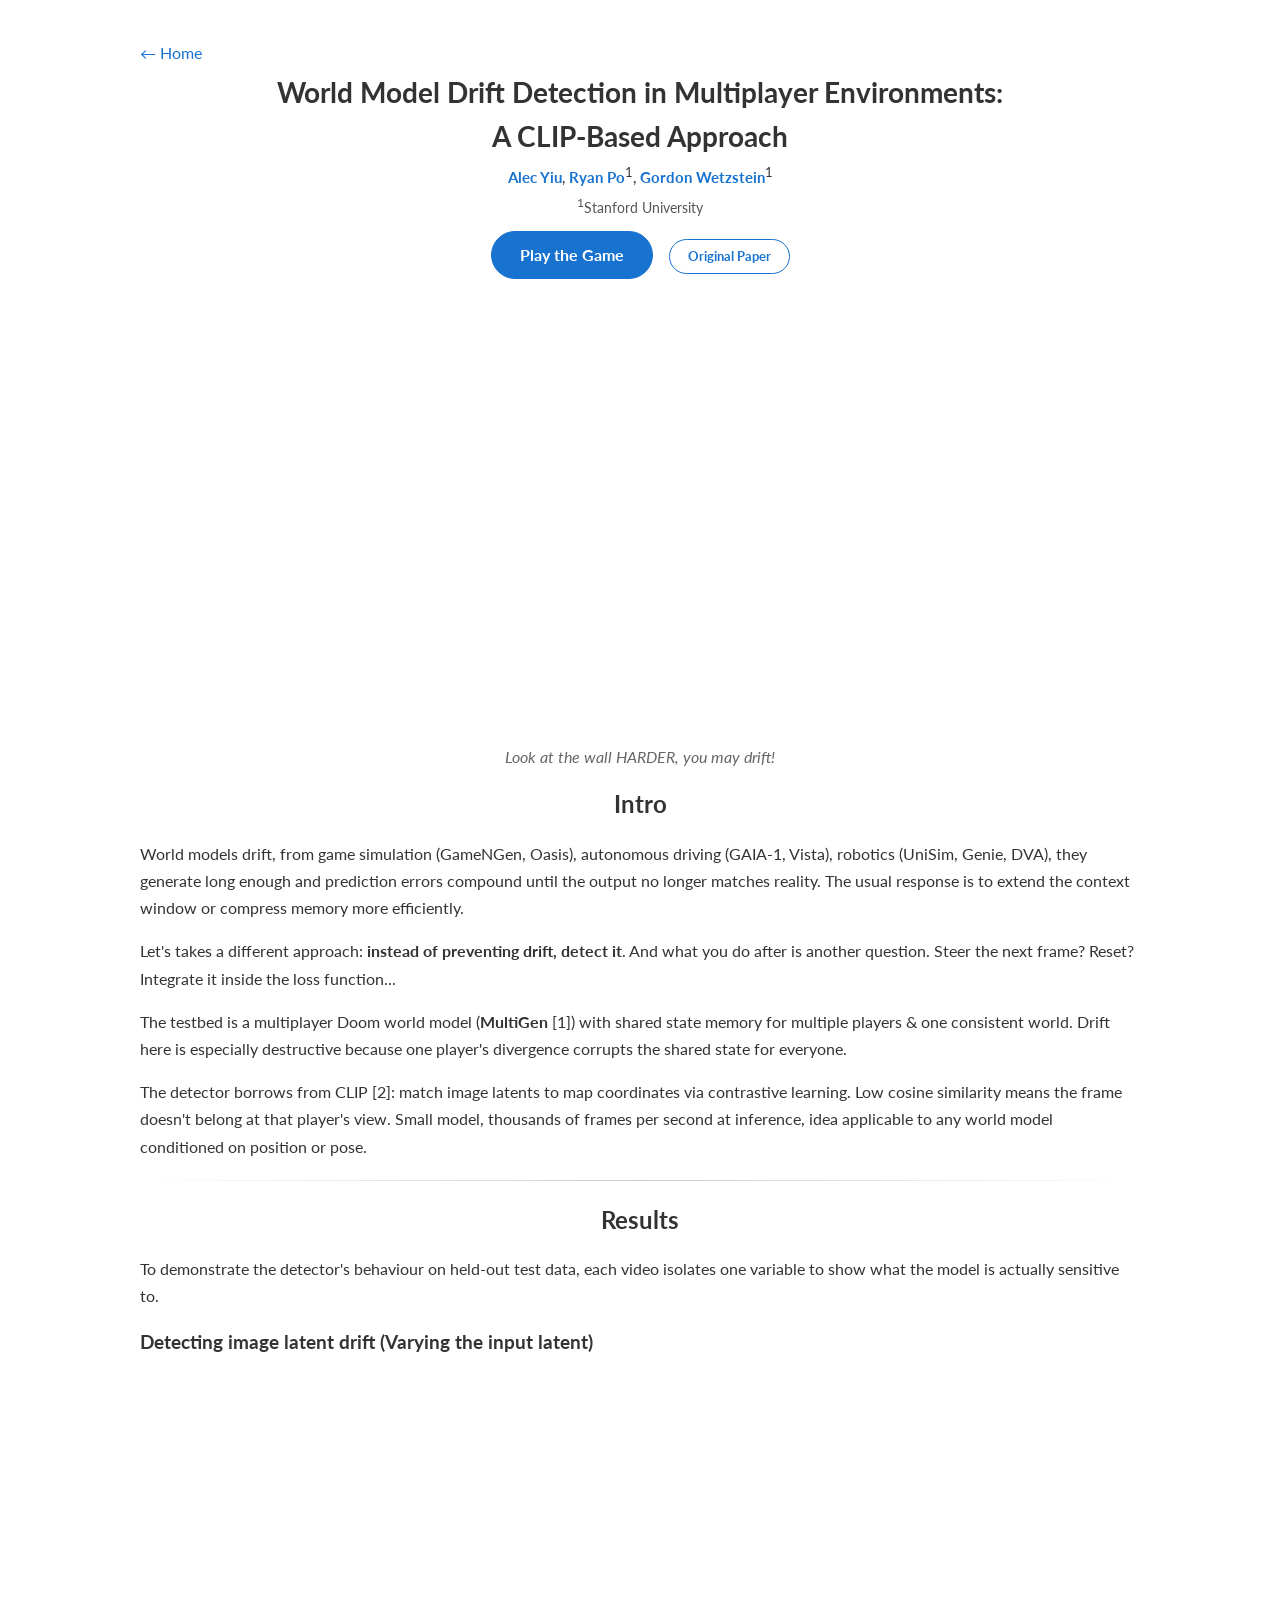
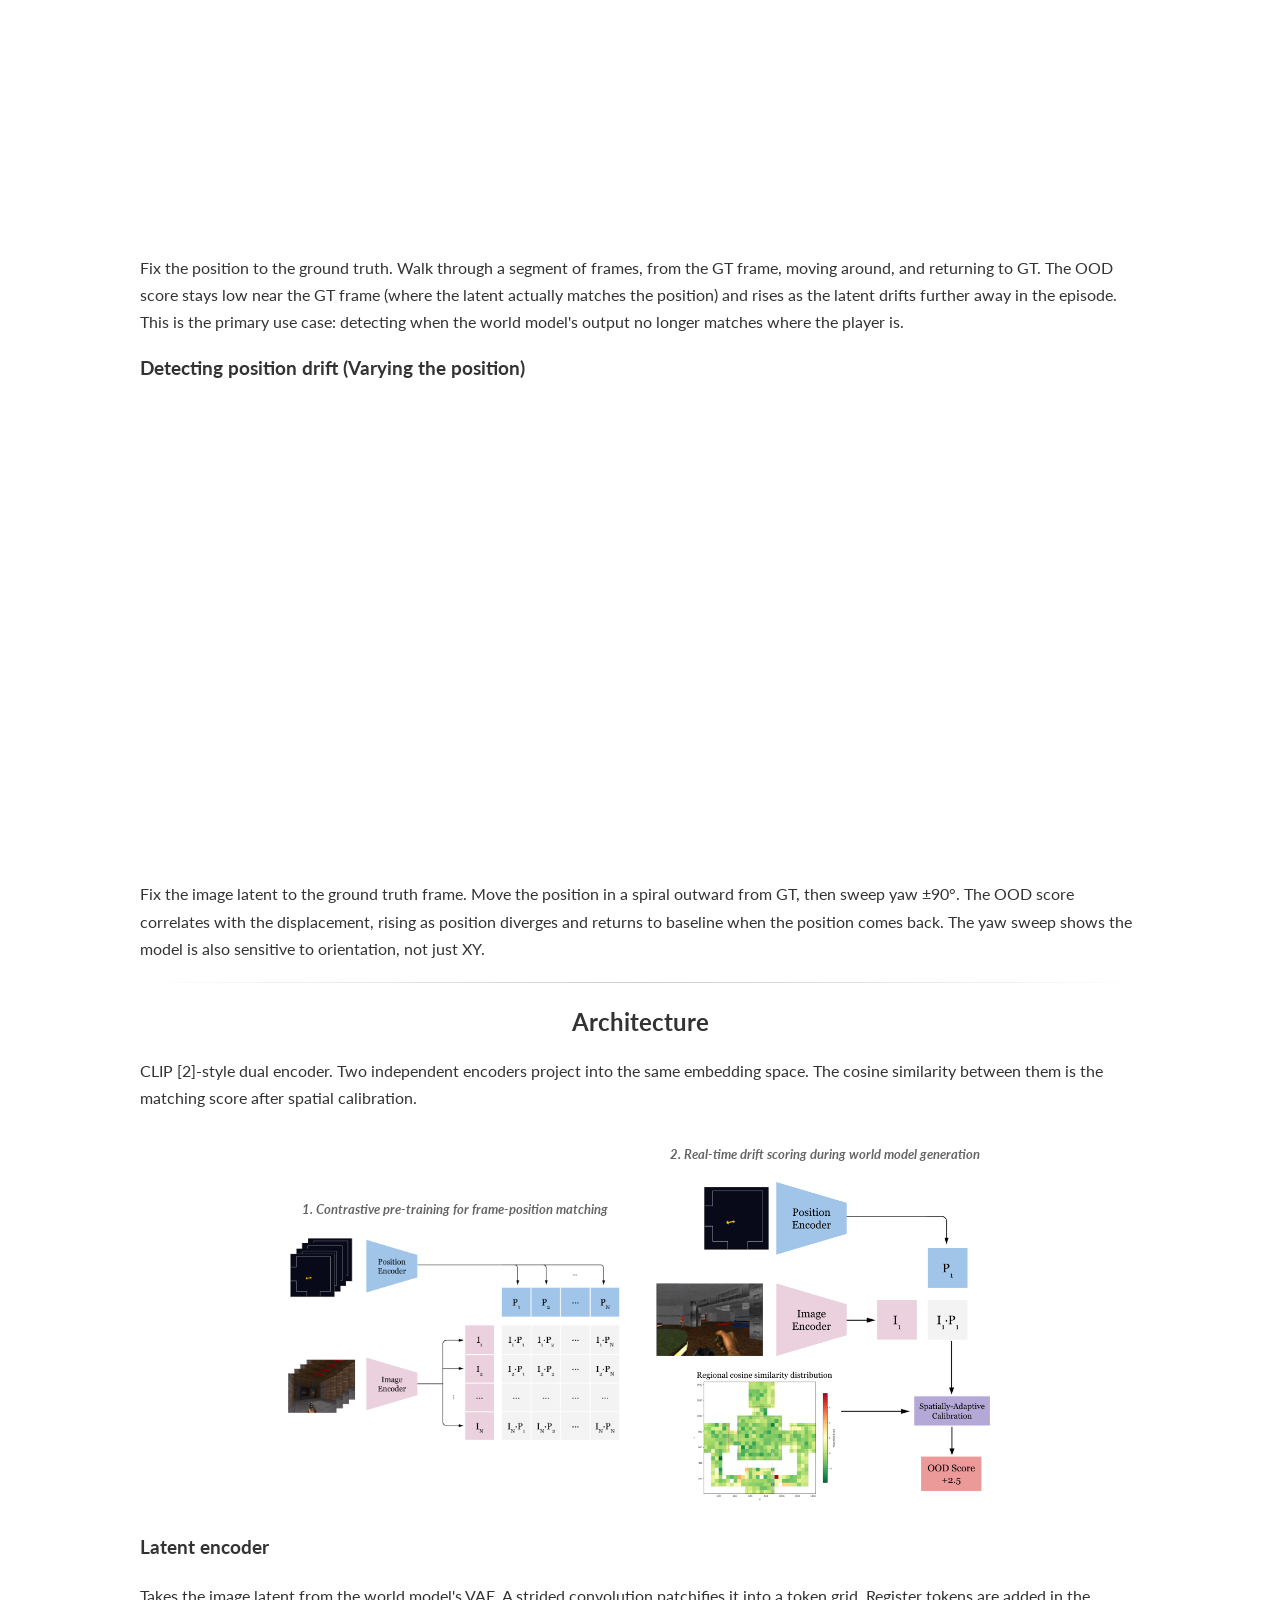
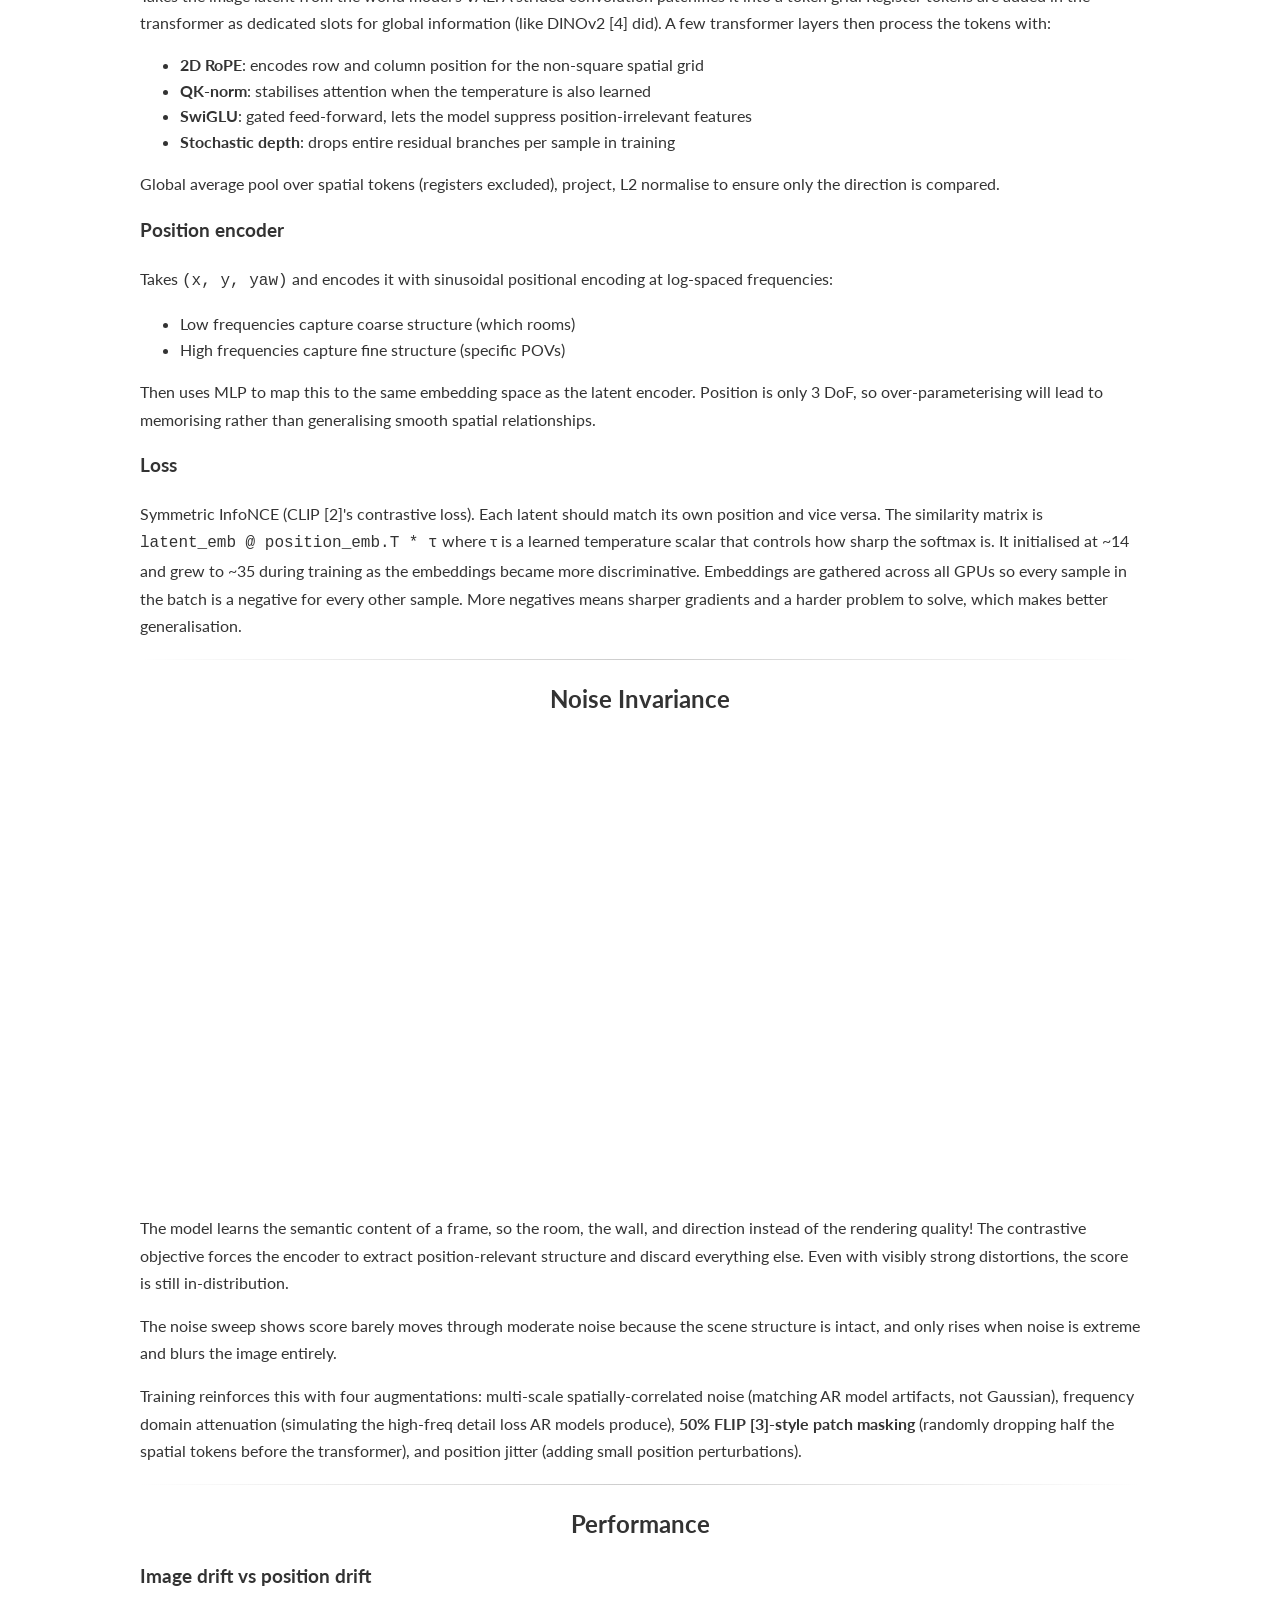
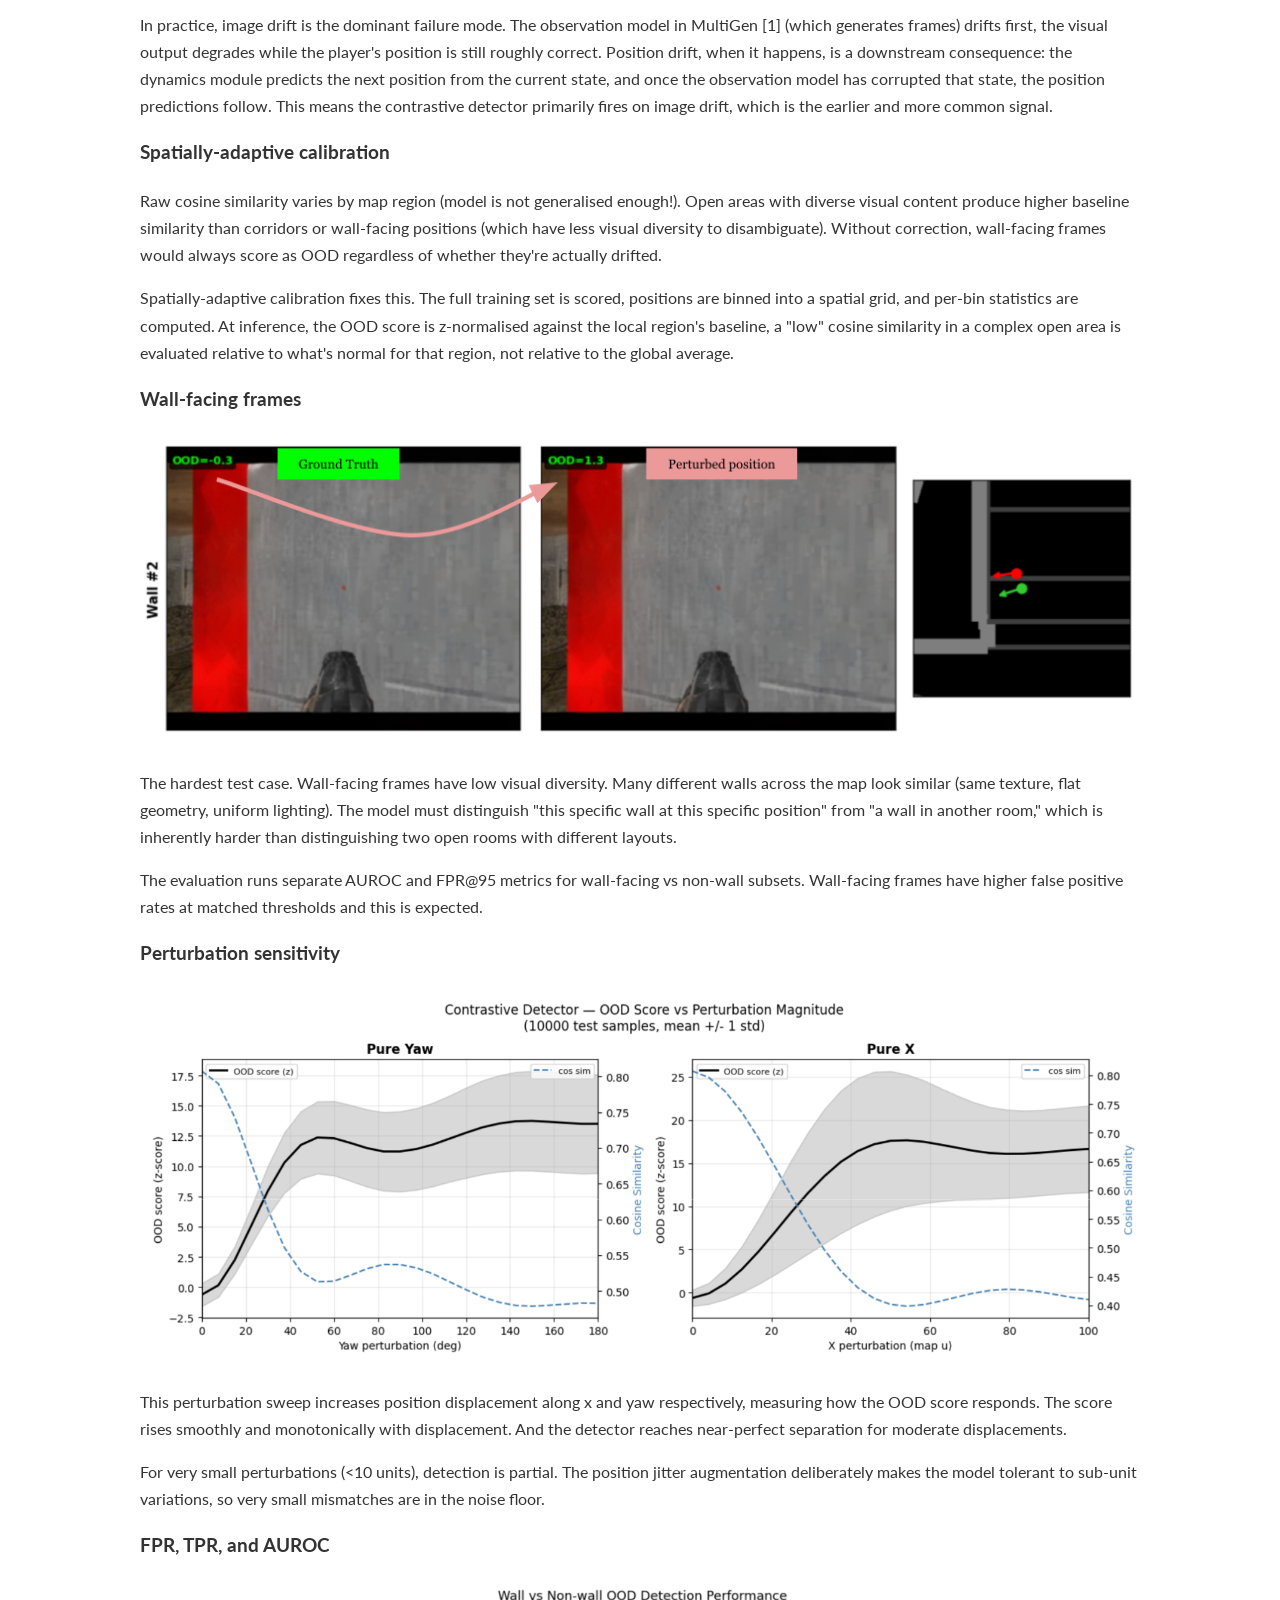
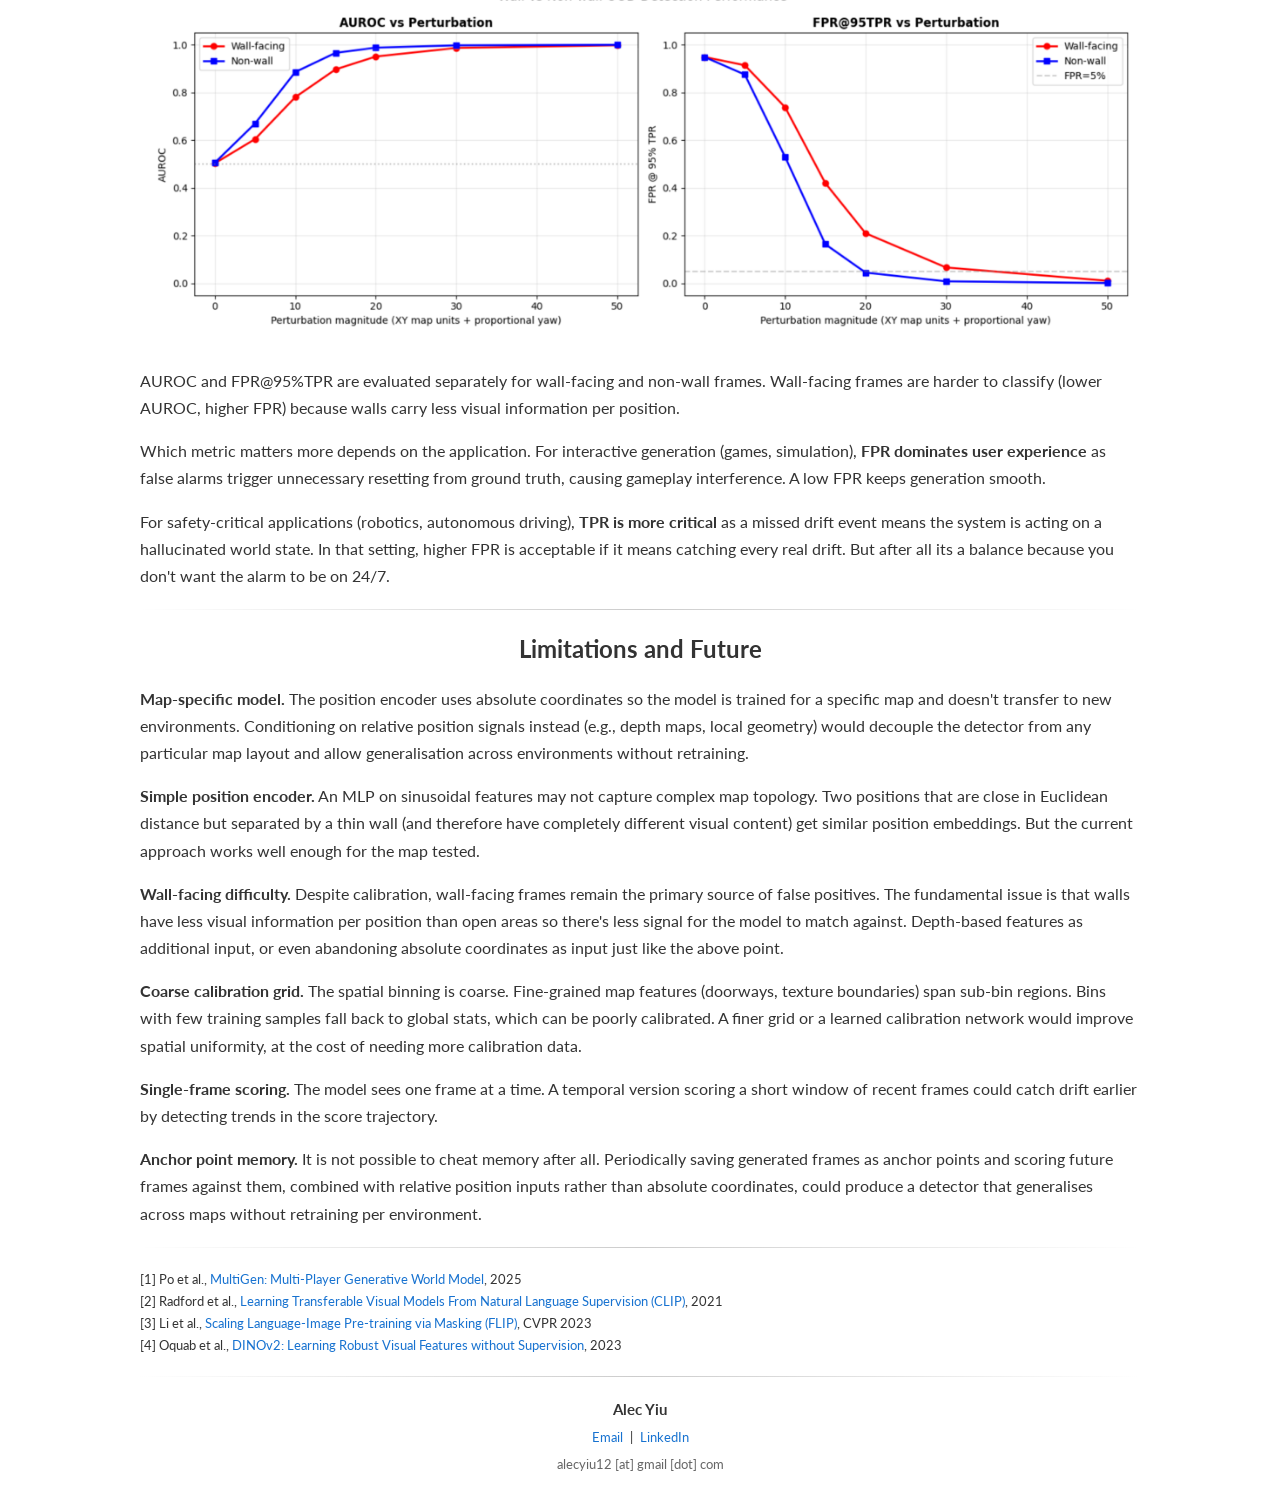
==== commit 23aa0117: "update" ====
--- a/blog/drift-detection/index.html
+++ b/blog/drift-detection/index.html
@@ -15,7 +15,7 @@
     </div>
 
     <h1 class="blog-title">World Model Drift Detection in Multiplayer Environments:<br>A CLIP-Based Approach</h1>
-    <p class="blog-author"><a href="../../index.html">Alec Yiu</a>, <a href="https://ryanpo.com/" target="_blank" rel="noopener noreferrer">Ryan Po</a><sup>1</sup></p>
+    <p class="blog-author"><a href="../../index.html">Alec Yiu</a>, <a href="https://ryanpo.com/" target="_blank" rel="noopener noreferrer">Ryan Po</a><sup>1</sup>, <a href="https://stanford.edu/~gordonwz/" target="_blank" rel="noopener noreferrer">Gordon Wetzstein</a><sup>1</sup></p>
     <p class="blog-affiliations"><sup>1</sup>Stanford University</p>
 
     <div class="blog-links">
